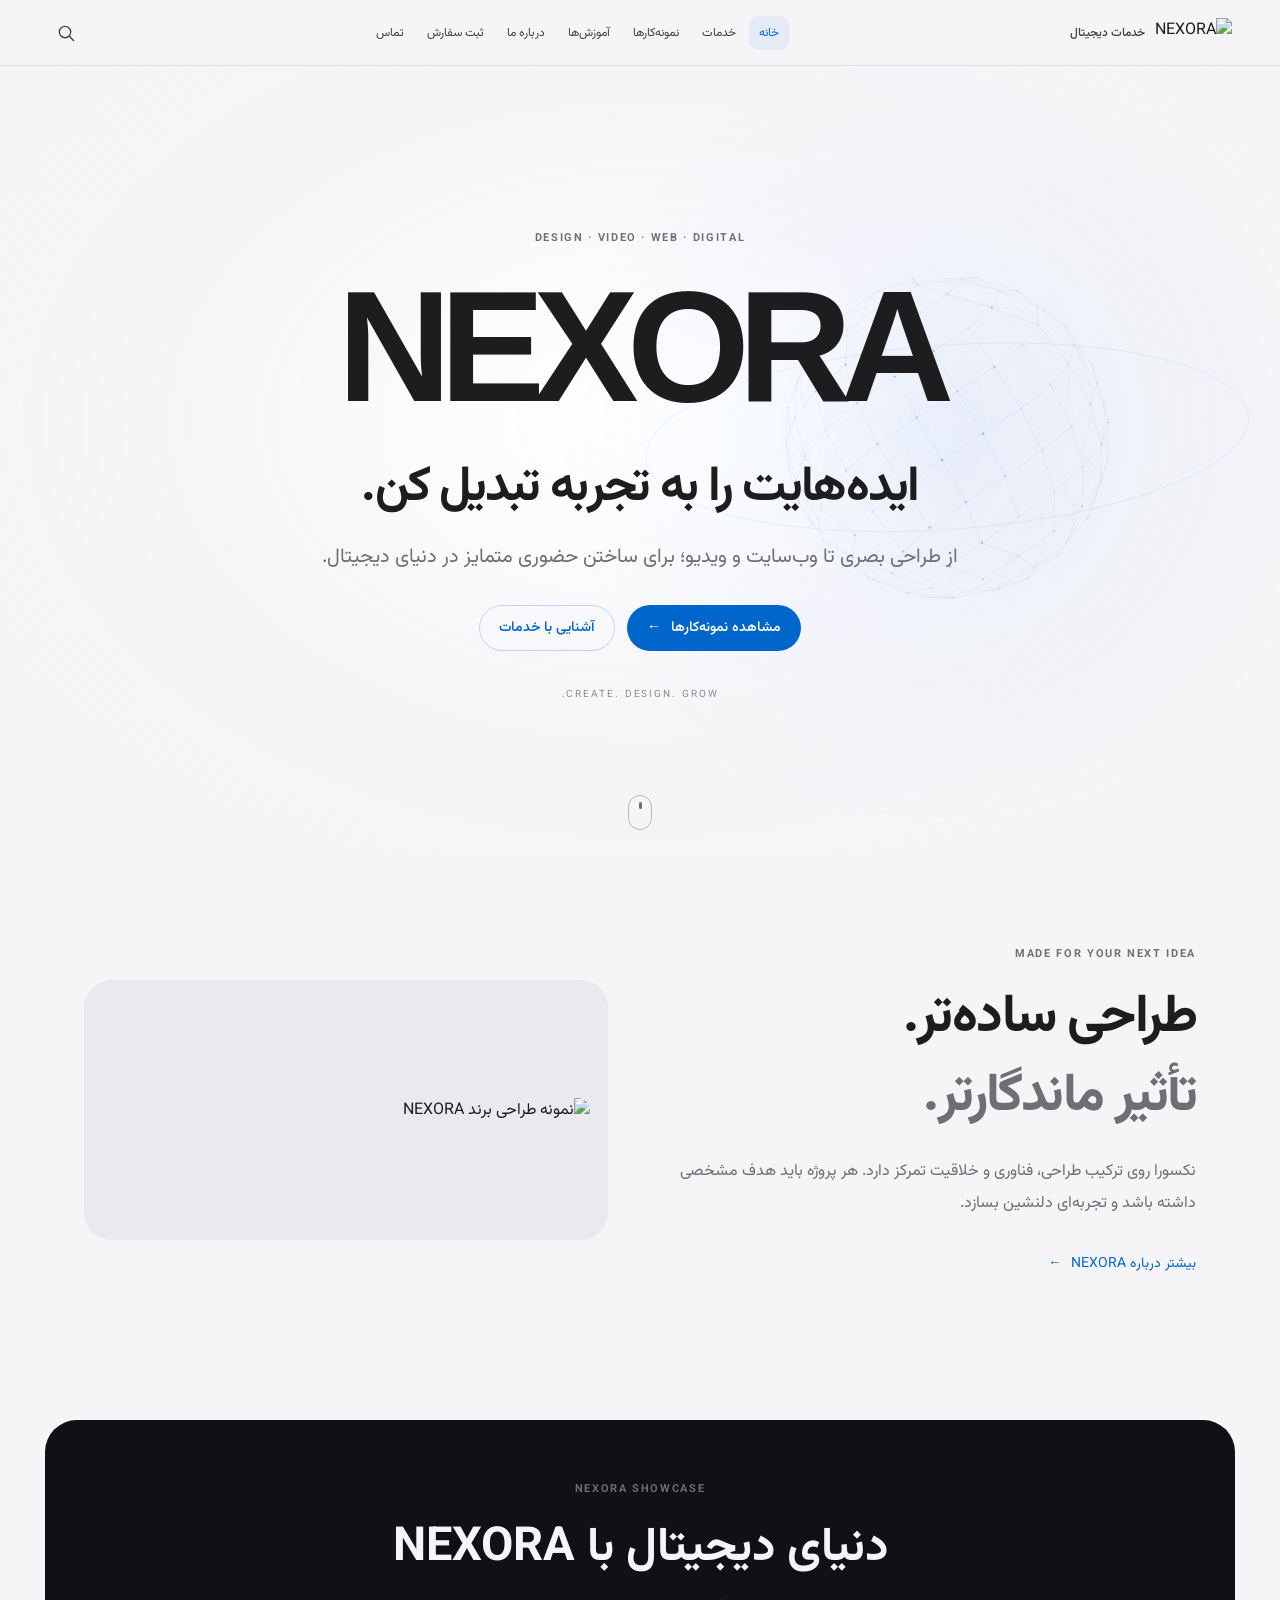
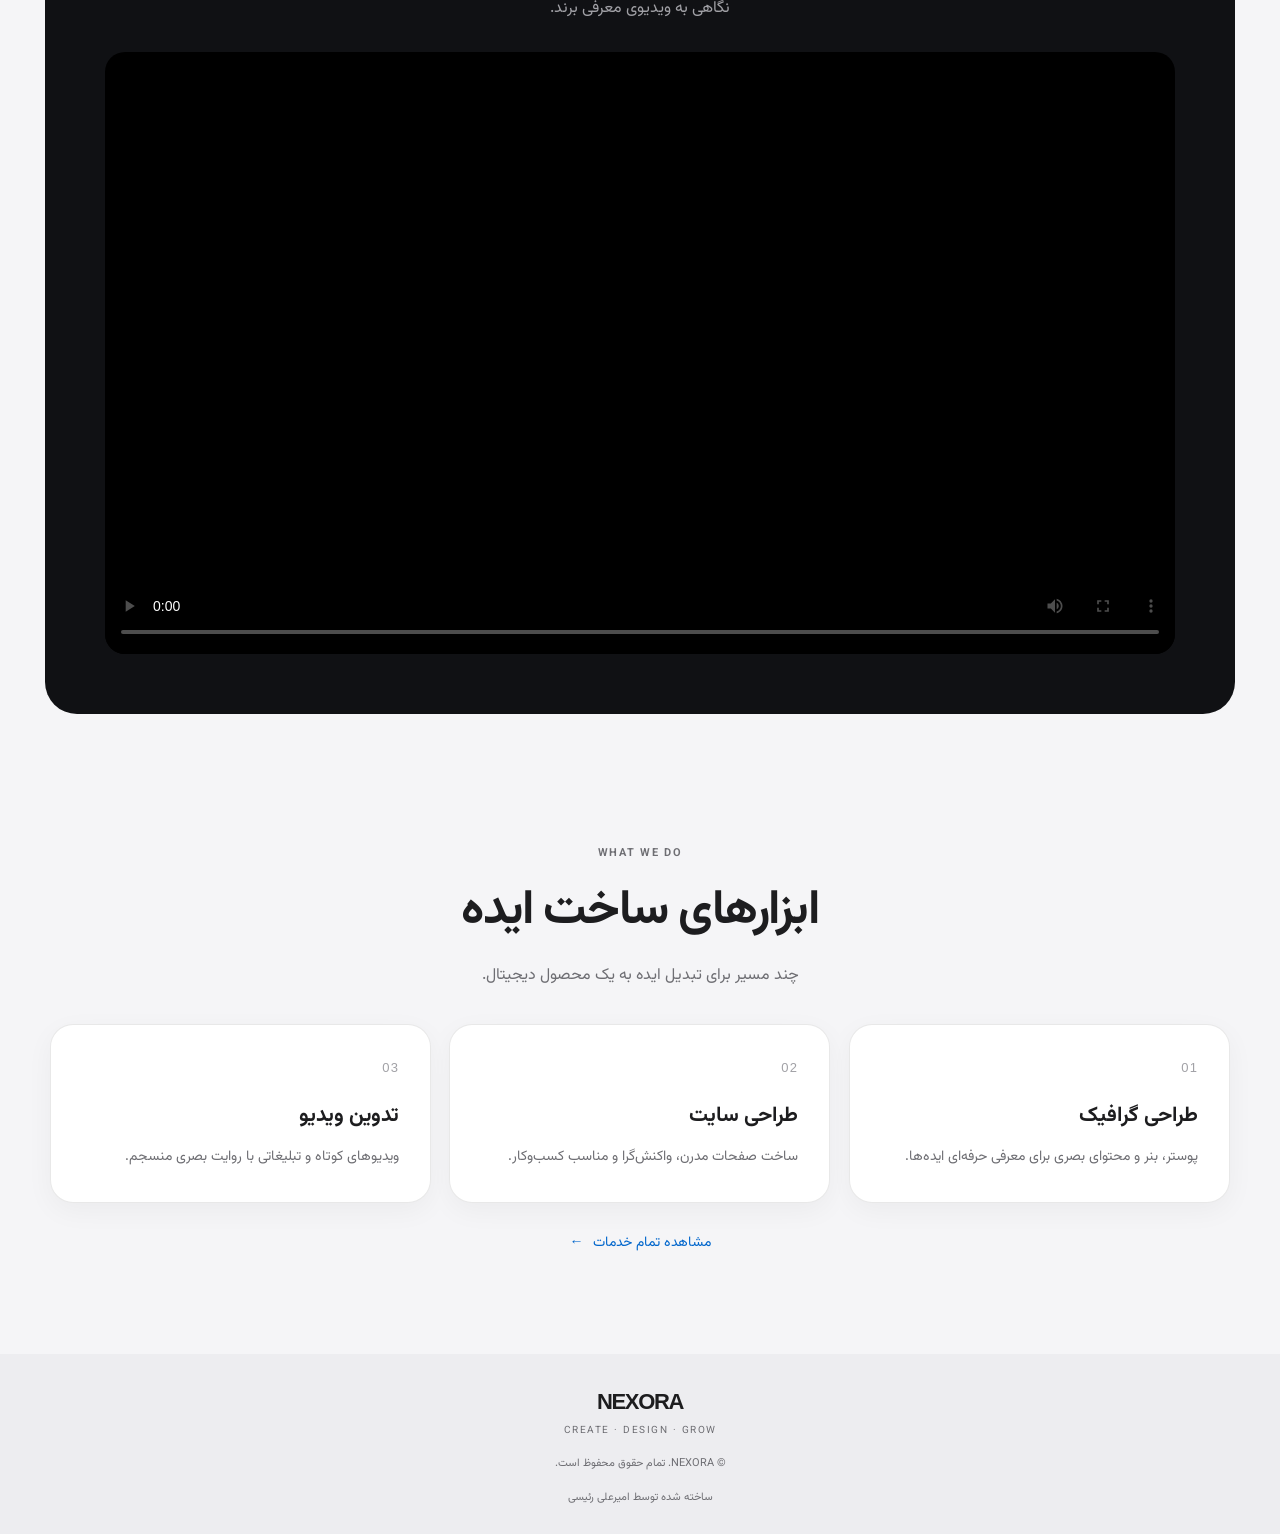
==== index.html @ 7ee80adb "Migrate NEXORA website source files" ====
<!DOCTYPE html>
<html lang="fa" dir="rtl">
<head>
    <meta charset="UTF-8">
    <meta name="viewport" content="width=device-width, initial-scale=1">

    <title>NEXORA | خدمات دیجیتال</title>

    <meta name="description" content="NEXORA؛ طراحی گرافیک، طراحی سایت، تدوین ویدیو، سئو و خدمات دیجیتال.">
    <meta name="theme-color" content="#f5f5f7">
    <meta name="robots" content="index, follow">

    <link rel="canonical" href="https://nexora-studio-hq.github.io/">
    <link rel="icon" href="images/nexora-logo.png" type="image/png">
    <link rel="apple-touch-icon" href="images/nexora-logo.png">

    <link rel="preconnect" href="https://fonts.googleapis.com">
    <link rel="preconnect" href="https://fonts.gstatic.com" crossorigin>
    <link href="https://fonts.googleapis.com/css2?family=Vazirmatn:wght@100..900&display=swap" rel="stylesheet">

    <link rel="stylesheet" href="style.css">
    <link rel="stylesheet" href="nexora-3d.css">
</head>

<body>

<header class="site-header">
    <a class="brand" href="#home" data-page="home" aria-label="صفحه اصلی NEXORA">
        <img src="images/nexora-logo.png" alt="NEXORA">
        <span>خدمات دیجیتال</span>
    </a>

    <nav class="top-nav" id="mainNav" aria-label="منوی اصلی">
        <a class="menu-btn active" href="#home" data-page="home">خانه</a>
        <a class="menu-btn" href="#services" data-page="services">خدمات</a>
        <a class="menu-btn" href="#portfolio" data-page="portfolio">نمونه‌کارها</a>
        <a class="menu-btn" href="#tutorials" data-page="tutorials">آموزش‌ها</a>
        <a class="menu-btn" href="#about" data-page="about">درباره ما</a>
        <a class="menu-btn" href="#order" data-page="order">ثبت سفارش</a>
        <a class="menu-btn" href="#contact" data-page="contact">تماس</a>
    </nav>

    <div class="header-actions">
        <button class="search-button" id="searchBtn" type="button" aria-label="جست‌وجو">
            <svg viewBox="0 0 24 24" aria-hidden="true">
                <circle cx="10.8" cy="10.8" r="6.8"></circle>
                <path d="m16 16 5 5"></path>
            </svg>
        </button>
    </div>
</header>

<section class="search-panel" id="searchPanel" aria-label="جست‌وجو در سایت">
    <div class="search-input-row">
        <input id="siteSearch" type="search" placeholder="جست‌وجو در نمونه‌کارها..." autocomplete="off">
        <button id="searchClose" type="button" aria-label="بستن">×</button>
    </div>
    <div class="search-results" id="searchResults"></div>
</section>

<main id="siteMain">

    <!-- صفحه خانه -->
    <section class="page active-page" id="home">

        <div class="hero-stage">
            <canvas id="nx3d" aria-hidden="true"></canvas>

            <div class="hero-copy">
                <p class="eyebrow">DESIGN · VIDEO · WEB · DIGITAL</p>

                <h1>NEXORA</h1>

                <h2>ایده‌هایت را به تجربه تبدیل کن.</h2>

                <p class="hero-description">
                    از طراحی بصری تا وب‌سایت و ویدیو؛
                    برای ساختن حضوری متمایز در دنیای دیجیتال.
                </p>

                <div class="hero-actions">
                    <a class="button-primary" href="#portfolio" data-page="portfolio">
                        مشاهده نمونه‌کارها
                        <span aria-hidden="true">←</span>
                    </a>

                    <a class="button-secondary" href="#services" data-page="services">
                        آشنایی با خدمات
                    </a>
                </div>

                <p class="hero-caption">CREATE. DESIGN. GROW.</p>
            </div>

            <a class="scroll-indicator" href="#services" data-page="services" aria-label="مشاهده بخش بعدی">
                <span></span>
            </a>
        </div>

        <div class="feature-section">
            <div class="feature-copy">
                <p class="eyebrow">MADE FOR YOUR NEXT IDEA</p>
                <h2>طراحی ساده‌تر.
                    <span>تأثیر ماندگارتر.</span>
                </h2>
                <p>
                    نکسورا روی ترکیب طراحی، فناوری و خلاقیت تمرکز دارد.
                    هر پروژه باید هدف مشخصی داشته باشد و تجربه‌ای دلنشین بسازد.
                </p>

                <a class="text-link" href="#about" data-page="about">
                    بیشتر درباره NEXORA
                    <span aria-hidden="true">←</span>
                </a>
            </div>

            <div class="feature-visual">
                <img src="images/nexora-poster.png" alt="نمونه طراحی برند NEXORA" loading="lazy">
            </div>
        </div>

        <section class="video-section">
            <p class="eyebrow">NEXORA SHOWCASE</p>
            <h2>دنیای دیجیتال با NEXORA</h2>
            <p>نگاهی به ویدیوی معرفی برند.</p>

            <video class="main-video" controls playsinline preload="metadata" poster="images/nexora-poster.png">
                <source src="videos/nexora.mp4" type="video/mp4">
                مرورگر شما از پخش ویدیو پشتیبانی نمی‌کند.
            </video>
        </section>

        <section class="home-services">
            <div class="section-heading">
                <p class="eyebrow">WHAT WE DO</p>
                <h2>ابزارهای ساخت ایده</h2>
                <p>چند مسیر برای تبدیل ایده به یک محصول دیجیتال.</p>
            </div>

            <div class="service-grid">
                <article class="service-card">
                    <span class="service-number">01</span>
                    <h3>طراحی گرافیک</h3>
                    <p>پوستر، بنر و محتوای بصری برای معرفی حرفه‌ای ایده‌ها.</p>
                </article>

                <article class="service-card">
                    <span class="service-number">02</span>
                    <h3>طراحی سایت</h3>
                    <p>ساخت صفحات مدرن، واکنش‌گرا و مناسب کسب‌وکار.</p>
                </article>

                <article class="service-card">
                    <span class="service-number">03</span>
                    <h3>تدوین ویدیو</h3>
                    <p>ویدیوهای کوتاه و تبلیغاتی با روایت بصری منسجم.</p>
                </article>
            </div>

            <a class="text-link centered-link" href="#services" data-page="services">
                مشاهده تمام خدمات
                <span aria-hidden="true">←</span>
            </a>
        </section>
    </section>

    <!-- صفحه خدمات -->
    <section class="page" id="services">
        <div class="page-heading">
            <p class="eyebrow">OUR SERVICES</p>
            <h1>خدمات NEXORA</h1>
            <p>خدمات دیجیتال برای ساخت و رشد ایده‌های شما.</p>
        </div>

        <div class="service-grid full-service-grid">
            <article class="service-card">
                <span class="service-number">01</span>
                <h2>طراحی گرافیک</h2>
                <p>طراحی پوستر، پست شبکه‌های اجتماعی، بنر و محتوای بصری.</p>
            </article>

            <article class="service-card">
                <span class="service-number">02</span>
                <h2>طراحی سایت</h2>
                <p>ساخت سایت‌های مدرن، واکنش‌گرا و مناسب معرفی کسب‌وکار.</p>
            </article>

            <article class="service-card">
                <span class="service-number">03</span>
                <h2>تدوین ویدیو</h2>
                <p>تدوین ویدیوهای کوتاه برای تبلیغات و شبکه‌های اجتماعی.</p>
            </article>

            <article class="service-card">
                <span class="service-number">04</span>
                <h2>بهینه‌سازی SEO</h2>
                <p>بهبود ساختار محتوا و اصول اولیه بهینه‌سازی برای موتورهای جست‌وجو.</p>
            </article>

            <article class="service-card">
                <span class="service-number">05</span>
                <h2>خدمات هوش مصنوعی</h2>
                <p>ایده‌پردازی، کمک به تولید محتوا و استفاده خلاقانه از ابزارهای AI.</p>
            </article>
        </div>

        <div class="simple-cta">
            <h2>ایده‌ای برای ساخت داری؟</h2>
            <p>جزئیات پروژه‌ات را بفرست تا مسیر شروع مشخص شود.</p>
            <a class="button-primary" href="#order" data-page="order">ثبت سفارش</a>
        </div>
    </section>

    <!-- صفحه نمونه‌کارها -->
    <section class="page" id="portfolio">
        <div class="page-heading">
            <p class="eyebrow">SELECTED PROJECTS</p>
            <h1>نمونه‌کارها</h1>
            <p>مجموعه‌ای از طراحی‌ها، ویدیوها و تمرین‌های دیجیتال نکسورا.</p>
        </div>

        <div class="notice">
            نمونه‌های مربوط به برندهای دیگر، پروژه‌های تمرینی یا مفهومی هستند
            و به معنی همکاری رسمی با آن برندها نیستند.
        </div>

        <div class="portfolio-grid" id="portfolioGrid" aria-live="polite">
            <p class="loading-message">در حال بارگذاری نمونه‌کارها...</p>
        </div>
    </section>

    <!-- صفحه آموزش‌ها -->
    <section class="page" id="tutorials">
        <div class="page-heading">
            <p class="eyebrow">LEARN AND CREATE</p>
            <h1>آموزش‌ها</h1>
            <p>یادگیری قدم‌به‌قدم ابزارهای موردنیاز برای ساخت پروژه دیجیتال.</p>
        </div>

        <div class="tutorial-list">
            <details class="tutorial-card">
                <summary>آموزش طراحی با Canva</summary>
                <ol>
                    <li>انتخاب اندازه مناسب طراحی</li>
                    <li>انتخاب تصویر و پس‌زمینه</li>
                    <li>ترکیب رنگ‌ها و ایجاد سلسله‌مراتب بصری</li>
                    <li>انتخاب فونت خوانا</li>
                    <li>ساخت و خروجی گرفتن از طرح</li>
                </ol>
            </details>

            <details class="tutorial-card">
                <summary>آموزش تدوین با CapCut</summary>
                <ol>
                    <li>وارد کردن ویدیو</li>
                    <li>برش قسمت‌های اضافی</li>
                    <li>تنظیم صدا و موسیقی</li>
                    <li>استفاده متعادل از افکت و انتقال</li>
                    <li>گرفتن خروجی مناسب پلتفرم مقصد</li>
                </ol>
            </details>

            <details class="tutorial-card">
                <summary>آموزش ابزارهای هوش مصنوعی</summary>
                <ol>
                    <li>تبدیل ایده به توضیح دقیق</li>
                    <li>نوشتن دستور روشن و مشخص</li>
                    <li>بررسی خروجی و اصلاح اشکالات</li>
                    <li>استفاده از خروجی در پروژه‌های واقعی</li>
                </ol>
            </details>
        </div>
    </section>

    <!-- صفحه درباره ما -->
    <section class="page" id="about">
        <div class="page-heading">
            <p class="eyebrow">ABOUT NEXORA</p>
            <h1>سادگی، خلاقیت و فناوری</h1>
            <p>NEXORA یک برند دیجیتال در مسیر یادگیری و ساخت تجربه‌های مدرن است.</p>
        </div>

        <div class="about-panel">
            <div>
                <p class="eyebrow">OUR APPROACH</p>
                <h2>هر جزئیات باید دلیلی داشته باشد.</h2>
            </div>
            <div>
                <p>
                    نکسورا روی طراحی گرافیک، طراحی سایت، تدوین ویدیو،
                    بهینه‌سازی SEO و ابزارهای هوش مصنوعی تمرکز دارد.
                </p>
                <p>
                    هدف این پروژه، ساخت تجربه‌های دیجیتال کاربردی با ظاهر مرتب،
                    عملکرد مناسب و توجه به جزئیات است.
                </p>
                <p>
                    تعدادی از نمونه‌کارها آموزشی و مفهومی هستند و برای تمرین
                    طراحی و توسعه ساخته شده‌اند.
                </p>
            </div>
        </div>
    </section>

    <!-- صفحه ثبت سفارش -->
    <section class="page" id="order">
        <div class="page-heading">
            <p class="eyebrow">START A PROJECT</p>
            <h1>بیایید ایده‌ات را بسازیم.</h1>
            <p>مشخصات اولیه را وارد کن تا متن آماده سفارش ساخته شود.</p>
        </div>

        <div class="order-panel">
            <form id="orderForm">
                <label for="orderService">خدمت موردنظر</label>
                <select id="orderService" name="service" required>
                    <option value="طراحی گرافیک">طراحی گرافیک</option>
                    <option value="طراحی سایت">طراحی سایت</option>
                    <option value="تدوین ویدیو">تدوین ویدیو</option>
                    <option value="بهینه‌سازی SEO">بهینه‌سازی SEO</option>
                    <option value="خدمات هوش مصنوعی">خدمات هوش مصنوعی</option>
                </select>

                <label for="orderName">نام شما (اختیاری)</label>
                <input id="orderName" name="name" type="text" autocomplete="name" placeholder="نام">

                <label for="orderDescription">توضیح پروژه</label>
                <textarea id="orderDescription" name="description" rows="5" required placeholder="مثلاً: یک پوستر تبلیغاتی با رنگ‌بندی آبی و مشکی..."></textarea>

                <label for="orderPreview">متن سفارش</label>
                <textarea id="orderPreview" rows="6" readonly placeholder="متن سفارش پس از تکمیل اطلاعات اینجا نمایش داده می‌شود."></textarea>

                <button class="button-primary" type="submit">آماده‌سازی سفارش</button>
                <p id="orderStatus" class="form-status" role="status"></p>
            </form>
        </div>

        <div class="price-panel">
            <h2>خدمات و قیمت‌های تقریبی</h2>
            <p>قیمت نهایی به جزئیات پروژه بستگی دارد.</p>

            <div class="price-row">
                <span>طراحی گرافیک</span>
                <strong>۵۰ تا ۳۰۰ هزار تومان</strong>
            </div>
            <div class="price-row">
                <span>طراحی سایت ساده</span>
                <strong>توافقی</strong>
            </div>
            <div class="price-row">
                <span>تدوین ویدیو کوتاه</span>
                <strong>۲۰۰ تا ۵۰۰ هزار تومان</strong>
            </div>
            <div class="price-row">
                <span>خدمات SEO</span>
                <strong>توافقی</strong>
            </div>
            <div class="price-row">
                <span>خدمات هوش مصنوعی</span>
                <strong>توافقی</strong>
            </div>
        </div>
    </section>

    <!-- صفحه تماس -->
    <section class="page" id="contact">
        <div class="page-heading">
            <p class="eyebrow">GET IN TOUCH</p>
            <h1>در ارتباط باشیم.</h1>
            
        </div>

        <div class="contact-grid"><article class="contact-card">
                <h2>کانال تلگرام</h2>
                <p>اخبار، آموزش‌ها و نمونه‌کارهای جدید NEXORA.</p>
                <a data-link="telegram" href="#" target="_blank" rel="noopener">عضویت در کانال</a>
            </article>

            <article class="contact-card">
                <h2>بات تلگرام</h2>
                <p>دستیار هوشمند NEXORA برای پاسخ و ثبت سفارش.</p>
                <a data-link="telegramBot" href="#" target="_blank" rel="noopener">شروع گفتگو با بات</a>
            </article>

            <article class="contact-card">
                <h2>یوتیوب</h2>
                <p>ویدیوهای آموزشی طراحی، تبلیغات و تدوین.</p>
                <a data-link="youtube" href="#" target="_blank" rel="noopener">مشاهده کانال</a>
            </article></div>
    </section>

</main>

<footer class="site-footer">
    <a class="footer-brand" href="#home" data-page="home">NEXORA</a>
    <p>CREATE · DESIGN · GROW</p>
    <small>© NEXORA. تمام حقوق محفوظ است.</small>
    <small class="made-by">ساخته شده توسط امیرعلی رئیسی</small>
</footer>

<button id="toTop" class="to-top" type="button" aria-label="بازگشت به بالا">↑</button>

<script src="data.js"></script>
<script src="nexora-enhancements.js" defer></script>
<script src="nexora-3d-full.js" defer></script>

</body>
</html>
---- style.css ----
/* =====================================================
   NEXORA — MAIN STYLESHEET
   Apple-inspired, minimal, responsive design
===================================================== */

:root {
    --bg: #f5f5f7;
    --surface: #ffffff;
    --text: #1d1d1f;
    --muted: #6e6e73;
    --blue: #06c;
    --border: rgba(0, 0, 0, 0.09);
    --shadow: 0 8px 28px rgba(0, 0, 0, 0.045);
    --shadow-hover: 0 18px 45px rgba(0, 0, 0, 0.09);
    --radius: 24px;
    font-family: "Vazirmatn", -apple-system, BlinkMacSystemFont, "Segoe UI", Tahoma, sans-serif;
}

* {
    box-sizing: border-box;
}

html {
    scroll-behavior: smooth;
    background: var(--bg);
    color-scheme: light;
}

body {
    margin: 0;
    min-width: 320px;
    overflow-x: hidden;
    color: var(--text);
    background: var(--bg);
    font-family: "Vazirmatn", -apple-system, BlinkMacSystemFont, "Segoe UI", Tahoma, sans-serif;
    -webkit-font-smoothing: antialiased;
}

button,
input,
select,
textarea {
    font: inherit;
}

button,
a {
    -webkit-tap-highlight-color: transparent;
}

a {
    color: var(--blue);
}

img,
video {
    max-width: 100%;
}

/* HEADER */

.site-header {
    position: fixed;
    inset: 0 0 auto;
    z-index: 2000;

    min-height: 66px;
    display: grid;
    grid-template-columns: auto minmax(0, 1fr) auto;
    align-items: center;
    gap: 20px;

    padding: 0 clamp(16px, 4vw, 48px);

    background: rgba(245, 245, 247, 0.88);
    border-bottom: 1px solid var(--border);

    backdrop-filter: saturate(180%) blur(22px);
    -webkit-backdrop-filter: saturate(180%) blur(22px);
}

.brand {
    display: inline-flex;
    align-items: center;
    gap: 10px;
    min-width: max-content;

    color: var(--text);
    text-decoration: none;
}

.brand img {
    display: block;
    width: auto;
    height: 30px;
    object-fit: contain;
}

.brand span {
    color: #424245;
    font-size: 12px;
    font-weight: 500;
}

.top-nav {
    display: flex;
    align-items: center;
    justify-content: center;
    gap: 3px;
    min-width: 0;
}

.menu-btn {
    display: inline-flex;
    justify-content: center;
    align-items: center;

    min-height: 34px;
    padding: 7px 10px;

    color: #424245;
    background: transparent;
    border: 0;
    border-radius: 9px;

    font-size: 12px;
    text-decoration: none;
    white-space: nowrap;

    transition: color .2s ease, background .2s ease;
}

.menu-btn:hover {
    color: var(--text);
    background: rgba(0, 0, 0, .05);
}

.menu-btn.active {
    color: var(--blue);
    background: rgba(0, 102, 204, .07);
}

.header-actions {
    display: flex;
    align-items: center;
    justify-content: flex-end;
}

.search-button {
    display: inline-flex;
    align-items: center;
    justify-content: center;

    width: 36px;
    height: 36px;

    padding: 8px;
    color: #424245;
    background: transparent;

    border: 0;
    border-radius: 50%;
    cursor: pointer;

    transition: background .2s ease;
}

.search-button:hover {
    background: rgba(0, 0, 0, .06);
}

.search-button svg {
    width: 20px;
    height: 20px;
    fill: none;
    stroke: currentColor;
    stroke-width: 1.7;
    stroke-linecap: round;
}

/* SEARCH */

.search-panel {
    position: fixed;
    top: 77px;
    right: 20px;
    z-index: 3000;

    display: none;
    width: min(470px, calc(100vw - 40px));
    max-height: min(75vh, 600px);
    overflow-y: auto;

    padding: 15px;

    background: rgba(255, 255, 255, .97);
    border: 1px solid var(--border);
    border-radius: 18px;
    box-shadow: var(--shadow-hover);

    backdrop-filter: blur(18px);
}

.search-panel.open {
    display: block;
    animation: fade-up .22s ease both;
}

.search-input-row {
    display: flex;
    align-items: center;
    gap: 8px;
}

.search-input-row input {
    flex: 1;
    min-width: 0;

    padding: 11px 13px;

    color: var(--text);
    background: #f5f5f7;

    border: 1px solid transparent;
    border-radius: 11px;
    outline: none;
}

.search-input-row input:focus {
    border-color: rgba(0, 102, 204, .45);
}

.search-input-row button {
    width: 35px;
    height: 35px;

    color: var(--muted);
    background: transparent;
    border: 0;

    font-size: 26px;
    cursor: pointer;
}

.search-results {
    display: grid;
    gap: 4px;
    margin-top: 10px;
}

.search-result-item {
    display: flex;
    align-items: center;
    gap: 12px;

    padding: 10px;
    color: var(--text);
    text-decoration: none;

    border-radius: 11px;
}

.search-result-item:hover {
    background: #f5f5f7;
}

.search-result-item img {
    width: 56px;
    height: 48px;
    object-fit: cover;
    border-radius: 8px;
    background: #e8e8ed;
}

.search-result-copy {
    display: grid;
    gap: 3px;
}

.search-result-copy small {
    color: var(--muted);
}

.search-empty {
    padding: 15px 8px;
    color: var(--muted);
    font-size: 14px;
}

/* MAIN AND PAGE SWITCHING */

main {
    min-height: 70vh;
    padding-top: 66px;
}

.page {
    display: none;
    width: 100%;
    min-height: 65vh;
}

.page.active-page {
    display: block;
    animation: fade-up .4s ease both;
}

@keyframes fade-up {
    from {
        opacity: 0;
        transform: translateY(10px);
    }

    to {
        opacity: 1;
        transform: translateY(0);
    }
}

/* TYPOGRAPHY */

.eyebrow {
    margin: 0 0 14px;
    color: var(--muted);
    font-size: 11px;
    font-weight: 650;
    letter-spacing: .15em;
    line-height: 1.8;
}

.page-heading {
    max-width: 850px;
    margin: 0 auto 40px;
    padding: 72px 24px 0;
    text-align: center;
}

.page-heading h1 {
    margin: 0 0 14px;
    color: var(--text);
    font-size: clamp(35px, 6vw, 66px);
    font-weight: 750;
    letter-spacing: -.035em;
    line-height: 1.25;
}

.page-heading p:not(.eyebrow) {
    max-width: 690px;
    margin: 0 auto;
    color: var(--muted);
    font-size: clamp(15px, 1.6vw, 20px);
    line-height: 2;
}

.section-heading {
    max-width: 760px;
    margin: 0 auto 32px;
    padding: 0 20px;
    text-align: center;
}

.section-heading h2 {
    margin: 0 0 12px;
    font-size: clamp(28px, 4.5vw, 48px);
    line-height: 1.4;
    letter-spacing: -.025em;
}

.section-heading p:not(.eyebrow) {
    color: var(--muted);
    line-height: 1.9;
}

/* HERO */

.hero-stage {
    position: relative;
    isolation: isolate;

    min-height: min(790px, calc(100svh - 66px));
    display: grid;
    place-items: center;

    padding: 95px 22px 76px;
    overflow: hidden;
    background:
        radial-gradient(ellipse at 50% 45%, rgba(255, 255, 255, .95), rgba(245, 245, 247, .88) 55%, #f5f5f7 100%);
}

.hero-copy {
    position: relative;
    z-index: 2;

    width: min(900px, 100%);
    margin: 0 auto;

    text-align: center;
}

.hero-copy .eyebrow {
    margin-bottom: 20px;
}

.hero-copy h1 {
    margin: 0;
    color: #1d1d1f;

    font-family: -apple-system, BlinkMacSystemFont, "Segoe UI", sans-serif;
    font-size: clamp(65px, 14vw, 158px);
    font-weight: 800;
    letter-spacing: -.075em;
    line-height: .98;
}

.hero-copy h2 {
    max-width: 820px;
    margin: 28px auto 10px;

    color: #1d1d1f;
    font-size: clamp(27px, 4.2vw, 49px);
    font-weight: 700;
    letter-spacing: -.035em;
    line-height: 1.5;
}

.hero-description {
    max-width: 650px;
    margin: 12px auto 0;

    color: var(--muted);
    font-size: clamp(15px, 1.65vw, 20px);
    line-height: 2;
}

.hero-actions {
    display: flex;
    justify-content: center;
    align-items: center;
    flex-wrap: wrap;
    gap: 12px;
    margin-top: 28px;
}

.hero-caption {
    margin-top: 36px;
    color: #8a8a90;
    font-size: 10px;
    letter-spacing: .19em;
}

.scroll-indicator {
    position: absolute;
    bottom: 26px;
    left: 50%;
    z-index: 2;

    display: grid;
    place-items: start center;

    width: 24px;
    height: 35px;
    padding-top: 6px;

    border: 1px solid rgba(29, 29, 31, .28);
    border-radius: 20px;
    transform: translateX(-50%);
}

.scroll-indicator span {
    width: 3px;
    height: 7px;

    background: #6e6e73;
    border-radius: 5px;

    animation: scroll-dot 1.7s ease-in-out infinite;
}

@keyframes scroll-dot {
    0% { transform: translateY(0); opacity: 0; }
    30% { opacity: 1; }
    75% { transform: translateY(12px); opacity: 1; }
    100% { transform: translateY(16px); opacity: 0; }
}

/* BUTTONS */

.button-primary,
.button-secondary {
    display: inline-flex;
    align-items: center;
    justify-content: center;
    gap: 10px;

    min-height: 43px;
    padding: 11px 19px;

    border: 1px solid transparent;
    border-radius: 999px;

    font-size: 14px;
    font-weight: 550;
    text-decoration: none;

    cursor: pointer;

    transition:
        background .2s ease,
        color .2s ease,
        border-color .2s ease,
        transform .2s ease;
}

.button-primary {
    color: #fff;
    background: var(--blue);
}

.button-primary:hover {
    background: #0052aa;
    transform: translateY(-1px);
}

.button-secondary {
    color: var(--blue);
    background: transparent;
    border-color: rgba(0, 102, 204, .25);
}

.button-secondary:hover {
    background: rgba(0, 102, 204, .06);
}

.button-primary:focus-visible,
.button-secondary:focus-visible,
.menu-btn:focus-visible,
.text-link:focus-visible {
    outline: 3px solid rgba(0, 102, 204, .3);
    outline-offset: 3px;
}

/* FEATURE SECTION */

.feature-section {
    display: grid;
    grid-template-columns: minmax(0, 1fr) minmax(0, 1fr);
    align-items: center;
    gap: clamp(28px, 5vw, 75px);

    max-width: 1240px;
    margin: 25px auto 80px;
    padding: clamp(25px, 5vw, 65px);
}

.feature-copy h2 {
    margin: 0 0 18px;
    font-size: clamp(30px, 4.5vw, 53px);
    font-weight: 750;
    letter-spacing: -.03em;
    line-height: 1.5;
}

.feature-copy h2 span {
    display: block;
    color: var(--muted);
}

.feature-copy > p:not(.eyebrow) {
    color: var(--muted);
    line-height: 2;
}

.feature-visual {
    display: grid;
    place-items: center;

    min-height: 260px;
    padding: 18px;

    background: #e9e9ee;
    border-radius: 28px;
    overflow: hidden;
}

.feature-visual img {
    display: block;
    width: 100%;
    max-height: 460px;
    object-fit: contain;
    border-radius: 14px;
}

.text-link {
    display: inline-flex;
    align-items: center;
    gap: 9px;

    margin-top: 17px;
    color: var(--blue);
    font-size: 14px;
    text-decoration: none;
}

.text-link:hover {
    text-decoration: underline;
}

.centered-link {
    display: flex;
    width: fit-content;
    margin: 30px auto 0;
}

/* VIDEO SHOWCASE */

.video-section {
    max-width: 1190px;
    margin: 0 auto 95px;
    padding: clamp(25px, 5vw, 60px);

    color: #f5f5f7;
    background: #101114;
    border-radius: 32px;
    text-align: center;
}

.video-section h2 {
    margin: 0 0 10px;
    font-size: clamp(28px, 4.5vw, 47px);
    line-height: 1.5;
}

.video-section > p:not(.eyebrow) {
    margin: 0 0 28px;
    color: #a1a1a6;
    line-height: 1.9;
}

.main-video {
    display: block;
    width: 100%;
    max-height: 660px;
    aspect-ratio: 16 / 9;
    margin: 0 auto;

    object-fit: contain;
    background: #000;
    border: 0;
    border-radius: 20px;
}

/* SECTIONS AND CARDS */

.home-services {
    max-width: 1240px;
    margin: 0 auto;
    padding: 35px 30px 100px;
}

.service-grid {
    display: grid;
    grid-template-columns: repeat(3, minmax(0, 1fr));
    gap: 18px;
}

.full-service-grid {
    max-width: 1240px;
    margin: 0 auto;
    padding: 0 24px 90px;
}

.service-card,
.contact-card {
    min-width: 0;
    padding: clamp(22px, 3vw, 31px);

    color: var(--text);
    background: #fff;

    border: 1px solid var(--border);
    border-radius: 23px;
    box-shadow: var(--shadow);

    transition:
        box-shadow .28s ease,
        border-color .28s ease,
        transform .28s ease;
}

.service-card:hover,
.contact-card:hover {
    border-color: rgba(0, 102, 204, .2);
    box-shadow: var(--shadow-hover);
    transform: translateY(-3px);
}

.service-number {
    display: inline-block;
    margin-bottom: 24px;
    color: #a1a1a6;
    font-family: -apple-system, BlinkMacSystemFont, sans-serif;
    font-size: 13px;
    letter-spacing: .1em;
}

.service-card h2,
.service-card h3,
.contact-card h2 {
    margin: 0 0 10px;
    font-size: 21px;
    line-height: 1.6;
}

.service-card p,
.contact-card p {
    margin: 0;
    color: var(--muted);
    font-size: 14px;
    line-height: 2;
}

.simple-cta {
    max-width: 850px;
    margin: 0 auto 90px;
    padding: 40px 24px;
    text-align: center;
}

.simple-cta h2 {
    margin: 0 0 12px;
    font-size: clamp(27px, 4vw, 43px);
}

.simple-cta p {
    margin-bottom: 24px;
    color: var(--muted);
    line-height: 1.9;
}

/* PORTFOLIO */

.notice {
    max-width: 1160px;
    margin: 0 auto 26px;
    padding: 14px 18px;

    color: #6e5b21;
    background: #fff8dc;

    border: 1px solid rgba(160, 120, 0, .12);
    border-radius: 13px;

    font-size: 13px;
    line-height: 1.9;
}

.portfolio-grid {
    display: grid;
    grid-template-columns: repeat(3, minmax(0, 1fr));
    gap: 22px;

    width: calc(100% - 48px);
    max-width: 1160px;
    min-height: 100px;

    margin: 0 auto 90px;
}

.p-card {
    display: block;
    align-self: stretch;
    min-width: 0;

    padding: 0 0 20px;
    overflow: hidden;

    color: var(--text);
    background: #fff;

    border: 1px solid var(--border);
    border-radius: 23px;
    box-shadow: var(--shadow);

    text-decoration: none;

    transition:
        border-color .28s ease,
        box-shadow .28s ease,
        transform .28s ease;
}

.p-card:hover {
    border-color: rgba(0, 102, 204, .23);
    box-shadow: var(--shadow-hover);
    transform: translateY(-4px);
}

.p-card img,
.p-card video {
    display: block;
    width: 100%;
    aspect-ratio: 4 / 3;
    object-fit: cover;
    background: #e8e8ed;
    border: 0;
}

.p-card h2 {
    margin: 17px 19px 4px;
    color: var(--text);
    font-size: 20px;
    font-weight: 650;
    line-height: 1.6;
}

.p-card p {
    margin: 0 19px;
    color: var(--muted);
    font-size: 14px;
    line-height: 1.8;
}

.loading-message,
.empty-state {
    grid-column: 1 / -1;
    padding: 25px;
    color: var(--muted);
    background: #fff;
    border: 1px solid var(--border);
    border-radius: 17px;
}

.image-fallback {
    display: grid;
    place-items: center;
    aspect-ratio: 4 / 3;
    padding: 20px;
    color: var(--muted);
    background: #f0f0f4;
    text-align: center;
}

/* TUTORIALS */

.tutorial-list {
    width: calc(100% - 48px);
    max-width: 900px;
    margin: 0 auto 100px;
}

.tutorial-card {
    margin: 12px 0;
    padding: 19px 22px;

    color: var(--text);
    background: #fff;

    border: 1px solid var(--border);
    border-radius: 16px;
}

.tutorial-card summary {
    cursor: pointer;
    font-weight: 650;
    line-height: 1.9;
}

.tutorial-card ol {
    margin: 18px 0 4px;
    color: var(--muted);
    line-height: 2.2;
}

/* ABOUT */

.about-panel {
    display: grid;
    grid-template-columns: minmax(0, .9fr) minmax(0, 1fr);
    gap: 40px;

    width: calc(100% - 48px);
    max-width: 1100px;
    margin: 0 auto 100px;
    padding: clamp(25px, 5vw, 55px);

    background: #fff;
    border: 1px solid var(--border);
    border-radius: 28px;
    box-shadow: var(--shadow);
}

.about-panel h2 {
    margin: 0;
    font-size: clamp(25px, 3.5vw, 40px);
    line-height: 1.7;
}

.about-panel p:not(.eyebrow) {
    color: var(--muted);
    line-height: 2.1;
}

/* ORDER */

.order-panel,
.price-panel {
    width: calc(100% - 48px);
    max-width: 850px;
    margin: 0 auto 24px;
    padding: clamp(22px, 4vw, 40px);

    background: #fff;
    border: 1px solid var(--border);
    border-radius: 24px;
    box-shadow: var(--shadow);
}

.order-panel form {
    display: grid;
    gap: 10px;
}

.order-panel label {
    margin-top: 8px;
    color: var(--text);
    font-size: 14px;
    font-weight: 550;
}

.order-panel input,
.order-panel select,
.order-panel textarea {
    width: 100%;
    padding: 12px 14px;

    color: var(--text);
    background: #f5f5f7;

    border: 1px solid transparent;
    border-radius: 11px;

    outline: none;
}

.order-panel textarea {
    resize: vertical;
    line-height: 1.9;
}

.order-panel input:focus,
.order-panel select:focus,
.order-panel textarea:focus {
    border-color: rgba(0, 102, 204, .45);
    background: #fff;
}

.order-panel textarea[readonly] {
    color: #424245;
    background: #f5f5f7;
}

.order-panel button {
    justify-self: start;
    margin-top: 14px;
}

.form-status {
    min-height: 24px;
    margin: 0;
    color: var(--muted);
    font-size: 13px;
    line-height: 1.8;
}

.price-panel h2 {
    margin-top: 0;
    font-size: 24px;
}

.price-panel > p {
    color: var(--muted);
    line-height: 1.8;
}

.price-row {
    display: flex;
    align-items: flex-start;
    justify-content: space-between;
    gap: 18px;

    padding: 16px 0;
    border-bottom: 1px solid var(--border);
}

.price-row:last-child {
    border-bottom: 0;
}

.price-row span {
    color: var(--text);
}

.price-row strong {
    color: var(--muted);
    font-size: 13px;
    text-align: left;
}

/* CONTACT */

.contact-grid {
    display: grid;
    grid-template-columns: repeat(2, minmax(0, 1fr));
    gap: 18px;

    width: calc(100% - 48px);
    max-width: 950px;
    margin: 0 auto 100px;
}

.contact-card a {
    display: inline-flex;
    margin-top: 18px;
    text-decoration: none;
}

.contact-card a:hover {
    text-decoration: underline;
}

/* FOOTER */

.site-footer {
    display: grid;
    justify-items: center;
    gap: 8px;

    padding: 35px 20px 28px;

    color: var(--muted);
    background: #ededf0;

    text-align: center;
}

.footer-brand {
    color: var(--text);
    font-family: -apple-system, BlinkMacSystemFont, "Segoe UI", sans-serif;
    font-size: 22px;
    font-weight: 800;
    letter-spacing: -.06em;
    text-decoration: none;
}

.site-footer p {
    margin: 0;
    font-size: 10px;
    letter-spacing: .15em;
}

.site-footer small {
    margin-top: 9px;
    font-size: 11px;
}

/* TO TOP */

.to-top {
    position: fixed;
    right: 22px;
    bottom: 22px;
    z-index: 1800;

    display: grid;
    place-items: center;

    width: 43px;
    height: 43px;

    color: #fff;
    background: var(--blue);

    border: 0;
    border-radius: 50%;
    box-shadow: var(--shadow);

    font-size: 22px;
    cursor: pointer;

    opacity: 0;
    visibility: hidden;
    transform: translateY(8px);

    transition:
        opacity .2s ease,
        visibility .2s ease,
        transform .2s ease;
}

.to-top.show {
    opacity: 1;
    visibility: visible;
    transform: translateY(0);
}

/* PORTFOLIO DETAILS */

.detail-page {
    min-height: calc(100vh - 66px);
    padding: 66px 0 0;
}

.detail {
    width: calc(100% - 40px);
    max-width: 1060px;
    margin: 0 auto;
    padding: 50px 0 90px;
}

.detail-media {
    display: block;
    width: 100%;
    max-height: 710px;
    margin: 0 auto 25px;

    object-fit: contain;
    background: #fff;

    border: 1px solid var(--border);
    border-radius: 25px;
    box-shadow: var(--shadow);
}

.detail h1 {
    margin: 20px 0 10px;
    font-size: clamp(32px, 5vw, 60px);
    line-height: 1.4;
}

.detail .chip {
    display: inline-flex;
    padding: 6px 12px;
    color: var(--blue);
    background: rgba(0, 102, 204, .07);
    border-radius: 999px;
    font-size: 13px;
}

.detail .desc {
    max-width: 850px;
    color: var(--muted);
    font-size: 16px;
    line-height: 2.2;
}

.detail-actions {
    display: grid;
    grid-template-columns: repeat(2, minmax(0, 1fr));
    gap: 18px;
    margin-top: 35px;
}

.detail-actions .service-card {
    padding: 25px;
}

.detail-back {
    margin-bottom: 25px;
}

/* PROGRESS */

#nx-scroll-progress {
    position: fixed;
    top: 0;
    left: 0;
    z-index: 5000;

    width: 100%;
    height: 2px;

    background: var(--blue);
    transform: scaleX(0);
    transform-origin: left center;
    pointer-events: none;
}

/* RESPONSIVE */

@media (max-width: 1100px) {
    .site-header {
        gap: 10px;
        padding-inline: 18px;
    }

    .menu-btn {
        padding-inline: 7px;
        font-size: 11px;
    }

    .brand span {
        display: none;
    }

    .service-grid,
    .portfolio-grid {
        grid-template-columns: repeat(2, minmax(0, 1fr));
    }
}

@media (max-width: 760px) {
    .site-header {
        min-height: 108px;
        grid-template-columns: minmax(0, 1fr) auto;
        grid-template-rows: 57px 45px;
        row-gap: 0;
        padding: 0 12px;
    }

    .brand {
        grid-column: 1;
        grid-row: 1;
    }

    .brand span {
        display: inline;
    }

    .header-actions {
        grid-column: 2;
        grid-row: 1;
    }

    .top-nav {
        grid-column: 1 / -1;
        grid-row: 2;

        justify-content: flex-start;
        gap: 3px;

        width: 100%;
        overflow-x: auto;
        overflow-y: hidden;
        scrollbar-width: none;
    }

    .top-nav::-webkit-scrollbar {
        display: none;
    }

    .menu-btn {
        flex: 0 0 auto;
        min-height: 34px;
        padding: 6px 10px;
        font-size: 11px;
    }

    main {
        padding-top: 108px;
    }

    .search-panel {
        top: 116px;
        right: 10px;
        width: calc(100vw - 20px);
    }

    .hero-stage {
        min-height: 680px;
        min-height: min(760px, calc(100svh - 108px));
        padding: 80px 17px 75px;
    }

    .hero-copy h1 {
        font-size: clamp(56px, 17vw, 100px);
    }

    .hero-copy h2 {
        margin-top: 23px;
        font-size: clamp(25px, 7vw, 36px);
    }

    .hero-description {
        font-size: 15px;
    }

    .hero-actions {
        gap: 9px;
    }

    .button-primary,
    .button-secondary {
        min-height: 41px;
        padding: 10px 15px;
        font-size: 13px;
    }

    .feature-section {
        grid-template-columns: 1fr;
        margin-bottom: 55px;
        padding: 25px 20px;
    }

    .feature-visual {
        min-height: 190px;
    }

    .video-section {
        margin: 0 12px 65px;
        padding: 23px 14px;
        border-radius: 23px;
    }

    .main-video {
        border-radius: 14px;
    }

    .home-services {
        padding: 20px 14px 70px;
    }

    .page-heading {
        padding: 50px 18px 0;
        margin-bottom: 32px;
    }

    .page-heading h1 {
        font-size: clamp(32px, 9vw, 49px);
    }

    .service-grid,
    .portfolio-grid,
    .contact-grid,
    .about-panel,
    .detail-actions {
        grid-template-columns: 1fr;
    }

    .full-service-grid {
        padding: 0 15px 65px;
    }

    .portfolio-grid,
    .tutorial-list,
    .about-panel,
    .order-panel,
    .price-panel,
    .contact-grid {
        width: calc(100% - 30px);
    }

    .portfolio-grid {
        gap: 16px;
        margin-bottom: 70px;
    }

    .notice {
        margin-inline: 15px;
    }

    .about-panel {
        gap: 20px;
        margin-bottom: 70px;
    }

    .price-row {
        gap: 10px;
        font-size: 13px;
    }

    .detail {
        width: calc(100% - 30px);
        padding-top: 28px;
    }

    .detail-media {
        border-radius: 17px;
    }

    .site-footer {
        padding-bottom: 24px;
    }
}

@media (prefers-reduced-motion: reduce) {
    html {
        scroll-behavior: auto;
    }

    *,
    *::before,
    *::after {
        animation-duration: .01ms !important;
        animation-iteration-count: 1 !important;
        transition-duration: .01ms !important;
    }
}


/* =====================================================
   NEXORA — APPLE-STYLE SCROLL REVEAL
===================================================== */
.nx-reveal {
    opacity: 0;
    transform: translate3d(0, 34px, 0);
    filter: blur(5px);
    transition:
        opacity 850ms cubic-bezier(.2,.7,.2,1),
        transform 850ms cubic-bezier(.2,.7,.2,1),
        filter 850ms cubic-bezier(.2,.7,.2,1);
    will-change: opacity, transform, filter;
}
.nx-reveal.nx-visible {
    opacity: 1;
    transform: translate3d(0,0,0);
    filter: blur(0);
}
.nx-reveal-delay-1 { transition-delay: 90ms; }
.nx-reveal-delay-2 { transition-delay: 180ms; }
.nx-reveal-delay-3 { transition-delay: 270ms; }
@media (prefers-reduced-motion: reduce) {
    .nx-reveal { opacity: 1; transform: none; filter: none; transition: none; }
}

/* Scroll reveal visibility fix */
.nx-reveal{opacity:0;transform:translateY(26px);filter:blur(3px);transition:opacity .8s ease,transform .8s cubic-bezier(.2,.7,.2,1),filter .8s ease}
.nx-reveal.nx-visible{opacity:1!important;transform:translateY(0)!important;filter:blur(0)!important}
@media(prefers-reduced-motion:reduce){.nx-reveal{opacity:1!important;transform:none!important;filter:none!important;transition:none!important}}

/* Reliable scroll reveal (class names isolated from previous attempts) */
.nx-scroll-item{opacity:0!important;transform:translate3d(0,38px,0)!important;filter:blur(4px);transition:opacity .8s ease var(--nx-delay,0ms),transform .8s cubic-bezier(.2,.7,.2,1) var(--nx-delay,0ms),filter .8s ease var(--nx-delay,0ms)}
.nx-scroll-item.nx-scroll-shown{opacity:1!important;transform:translate3d(0,0,0)!important;filter:blur(0)}
@media(prefers-reduced-motion:reduce){.nx-scroll-item{opacity:1!important;transform:none!important;filter:none!important;transition:none!important}}
---- nexora-3d.css ----
/* =====================================================
   NEXORA — 3D VISUAL LAYER
===================================================== */

.hero-stage {
    isolation: isolate;
}

#nx3d {
    position: absolute;
    inset: 0;
    z-index: 0;

    display: block;
    width: 100%;
    height: 100%;

    opacity: .82;
    pointer-events: none;
}

.hero-copy {
    transform: translateZ(0);
}

.p-card,
.service-card {
    transform-style: preserve-3d;
    will-change: transform;
}

.p-card {
    transition:
        transform .24s ease,
        box-shadow .28s ease,
        border-color .28s ease;
}

.p-card img,
.p-card video {
    transform: translateZ(0);
}

@media (max-width: 760px) {
    #nx3d {
        opacity: .45;
    }

    .p-card,
    .service-card {
        transform: none !important;
        will-change: auto;
    }
}

@media (prefers-reduced-motion: reduce) {
    #nx3d {
        opacity: .3;
    }

    .p-card,
    .service-card {
        transform: none !important;
        will-change: auto;
    }
}
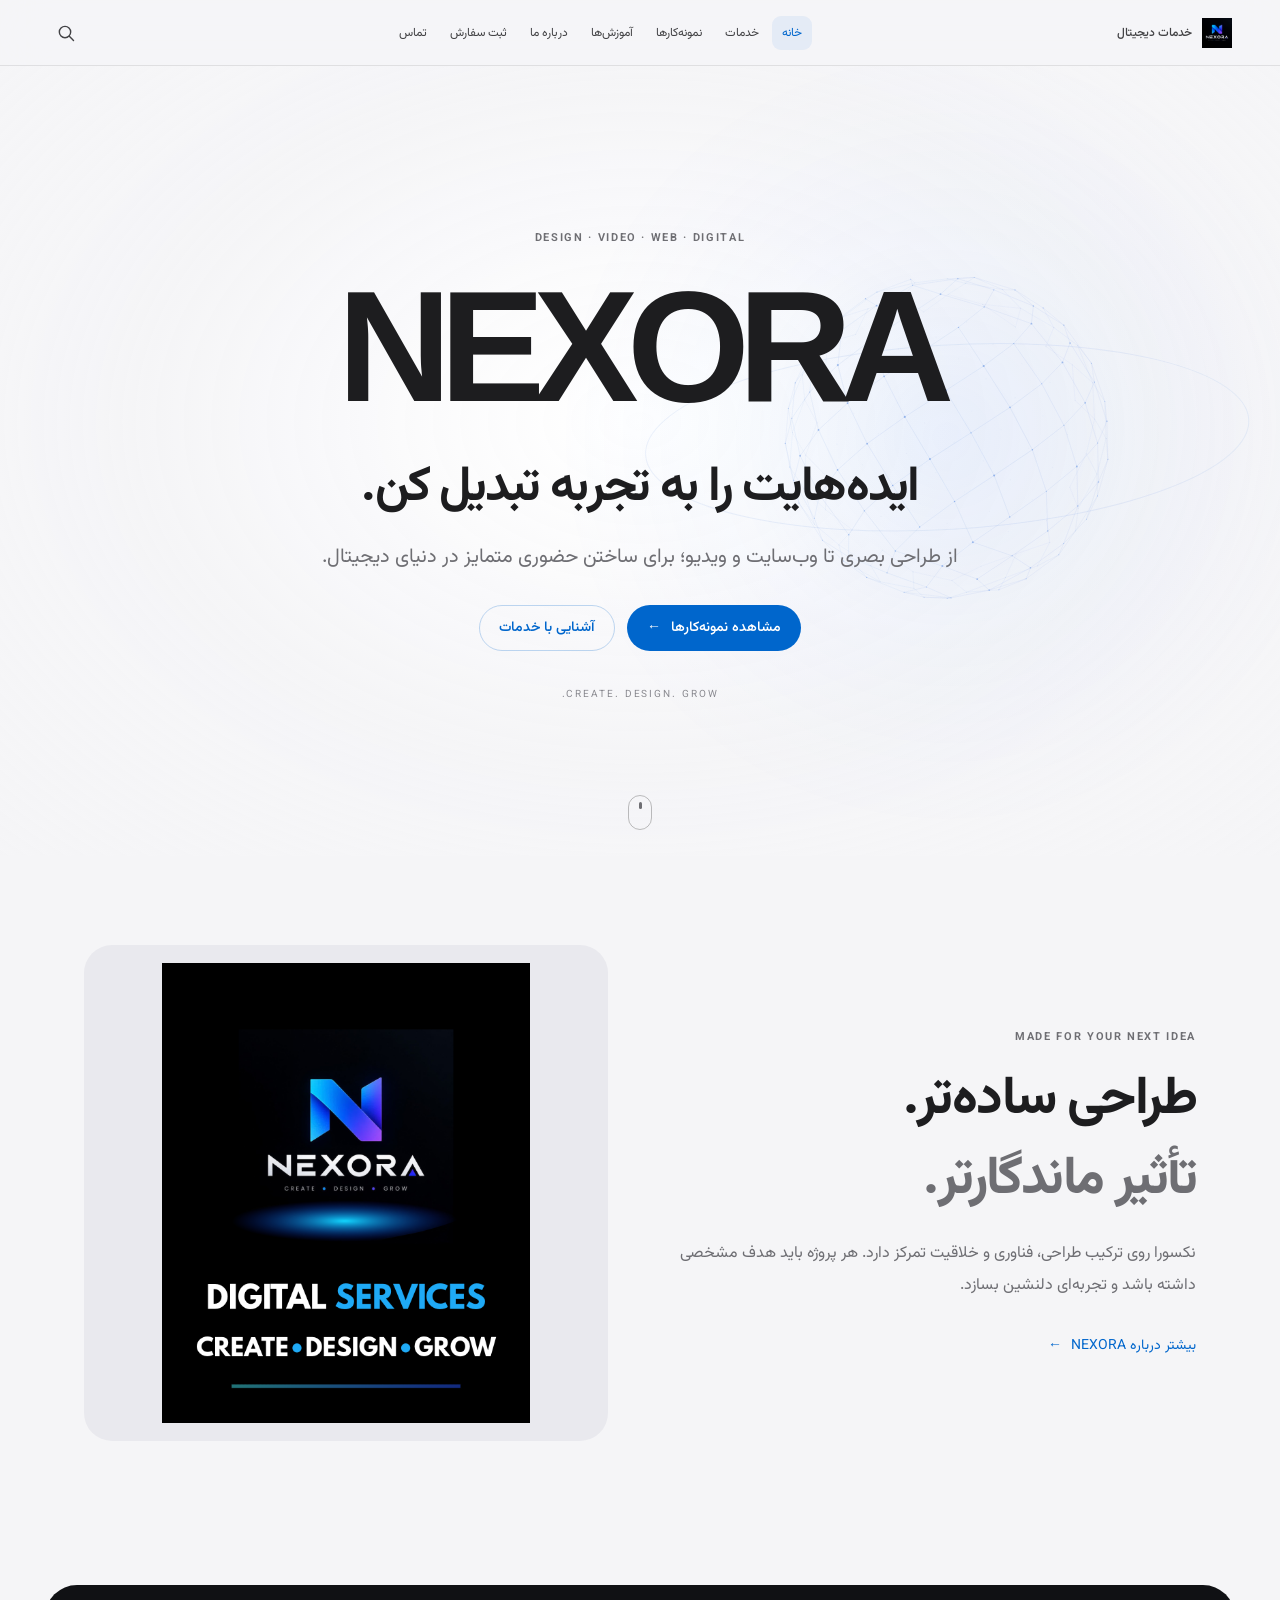
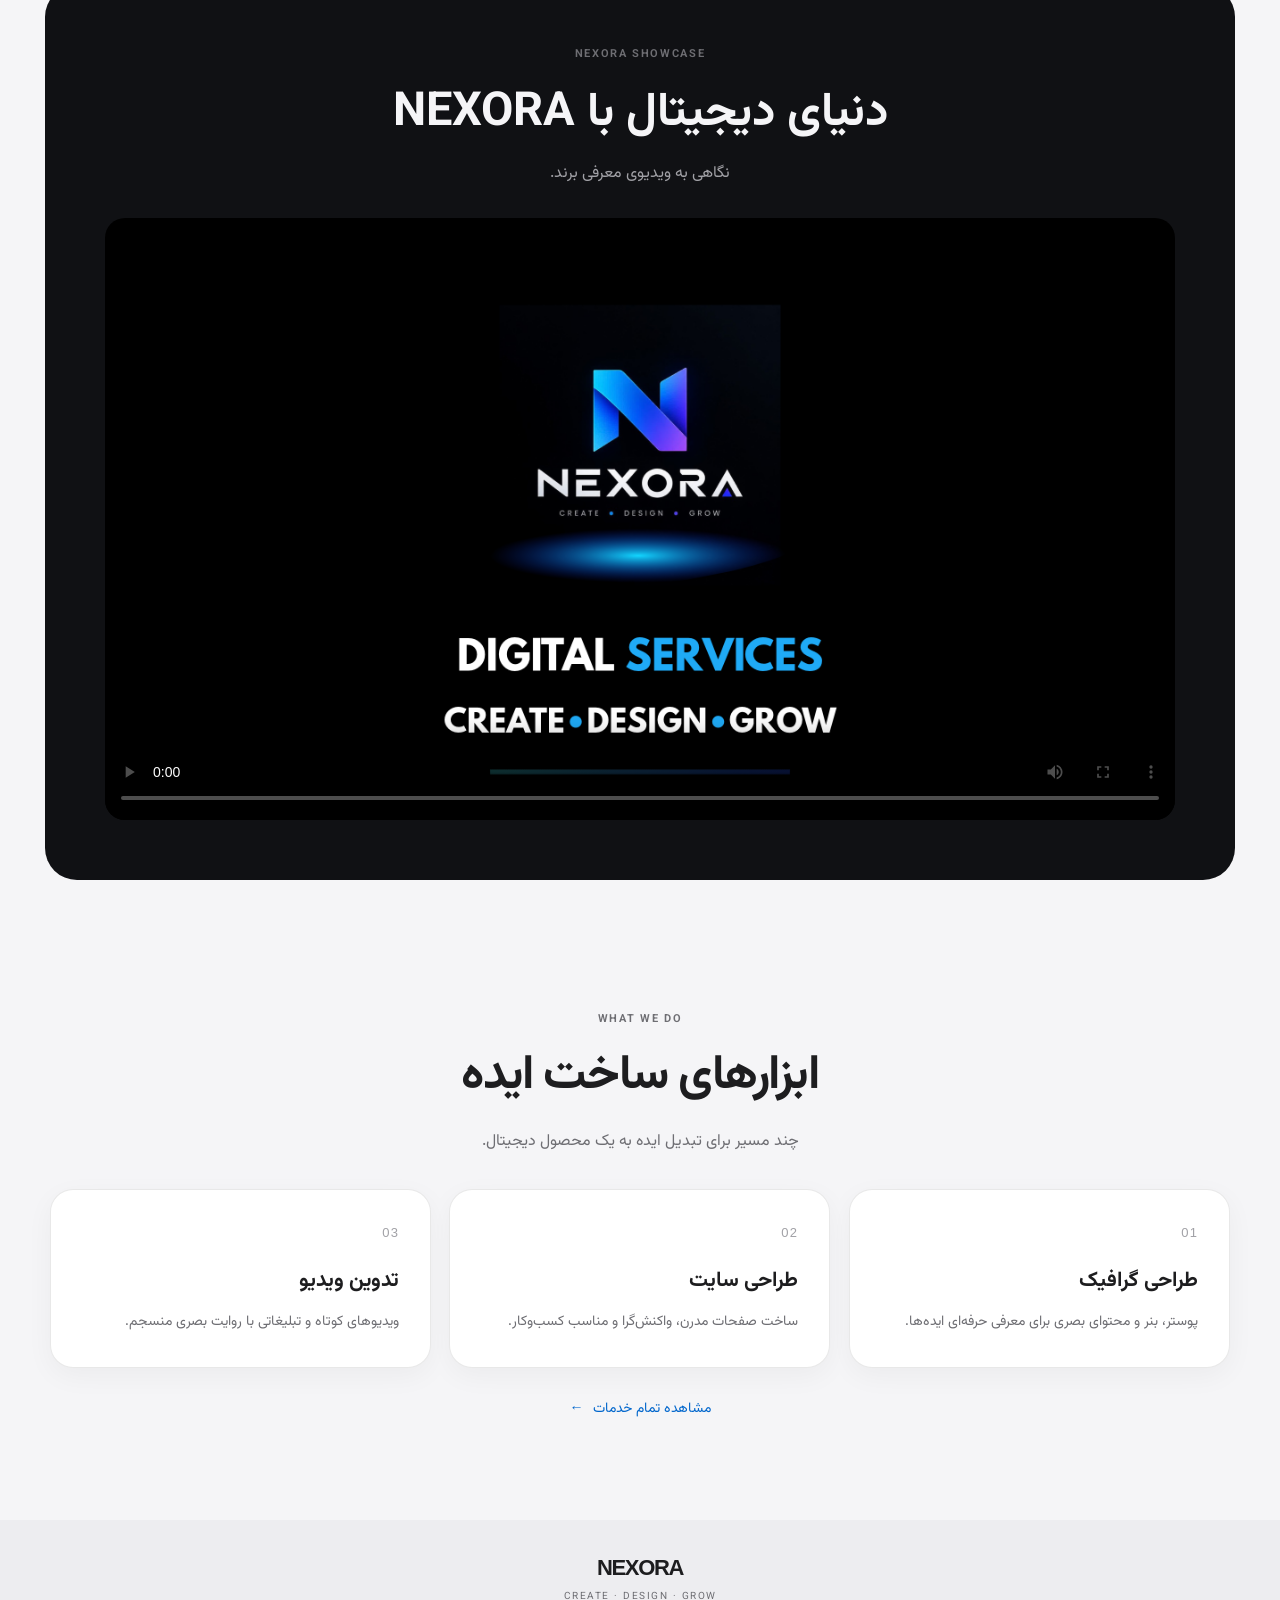
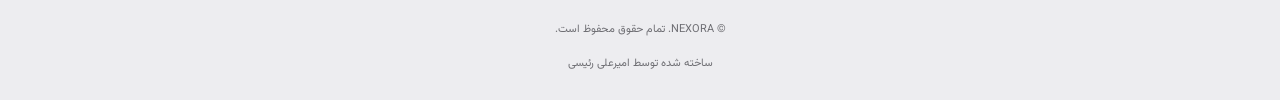
==== commit 4949a67e: "Add Google Search Console site verification meta tag" ====
--- a/index.html
+++ b/index.html
@@ -10,6 +10,7 @@
     <meta name="description" content="NEXORA؛ طراحی گرافیک، طراحی سایت، تدوین ویدیو، سئو و خدمات دیجیتال.">
     <meta name="theme-color" content="#f5f5f7">
     <meta name="robots" content="index, follow">
+    <meta name="google-site-verification" content="-nJFPMULJXAHZ6bZE1NxKNltCcRmu9CExC5oAuJn1ng" />
 
     <link rel="canonical" href="https://nexora-studio-hq.github.io/">
     <link rel="icon" href="images/nexora-logo.png" type="image/png">
--- a/style.css
+++ b/style.css
@@ -1,4 +1,13 @@
 
+/* NEXORA — Vazirmatn Variable Font */
+@font-face {
+    font-family: "Vazirmatn";
+    src: url("fonts/Vazirmatn[wght].woff2") format("woff2");
+    font-weight: 100 900;
+    font-style: normal;
+    font-display: swap;
+}
+
 /* =====================================================
    NEXORA — MAIN STYLESHEET
    Apple-inspired, minimal, responsive design
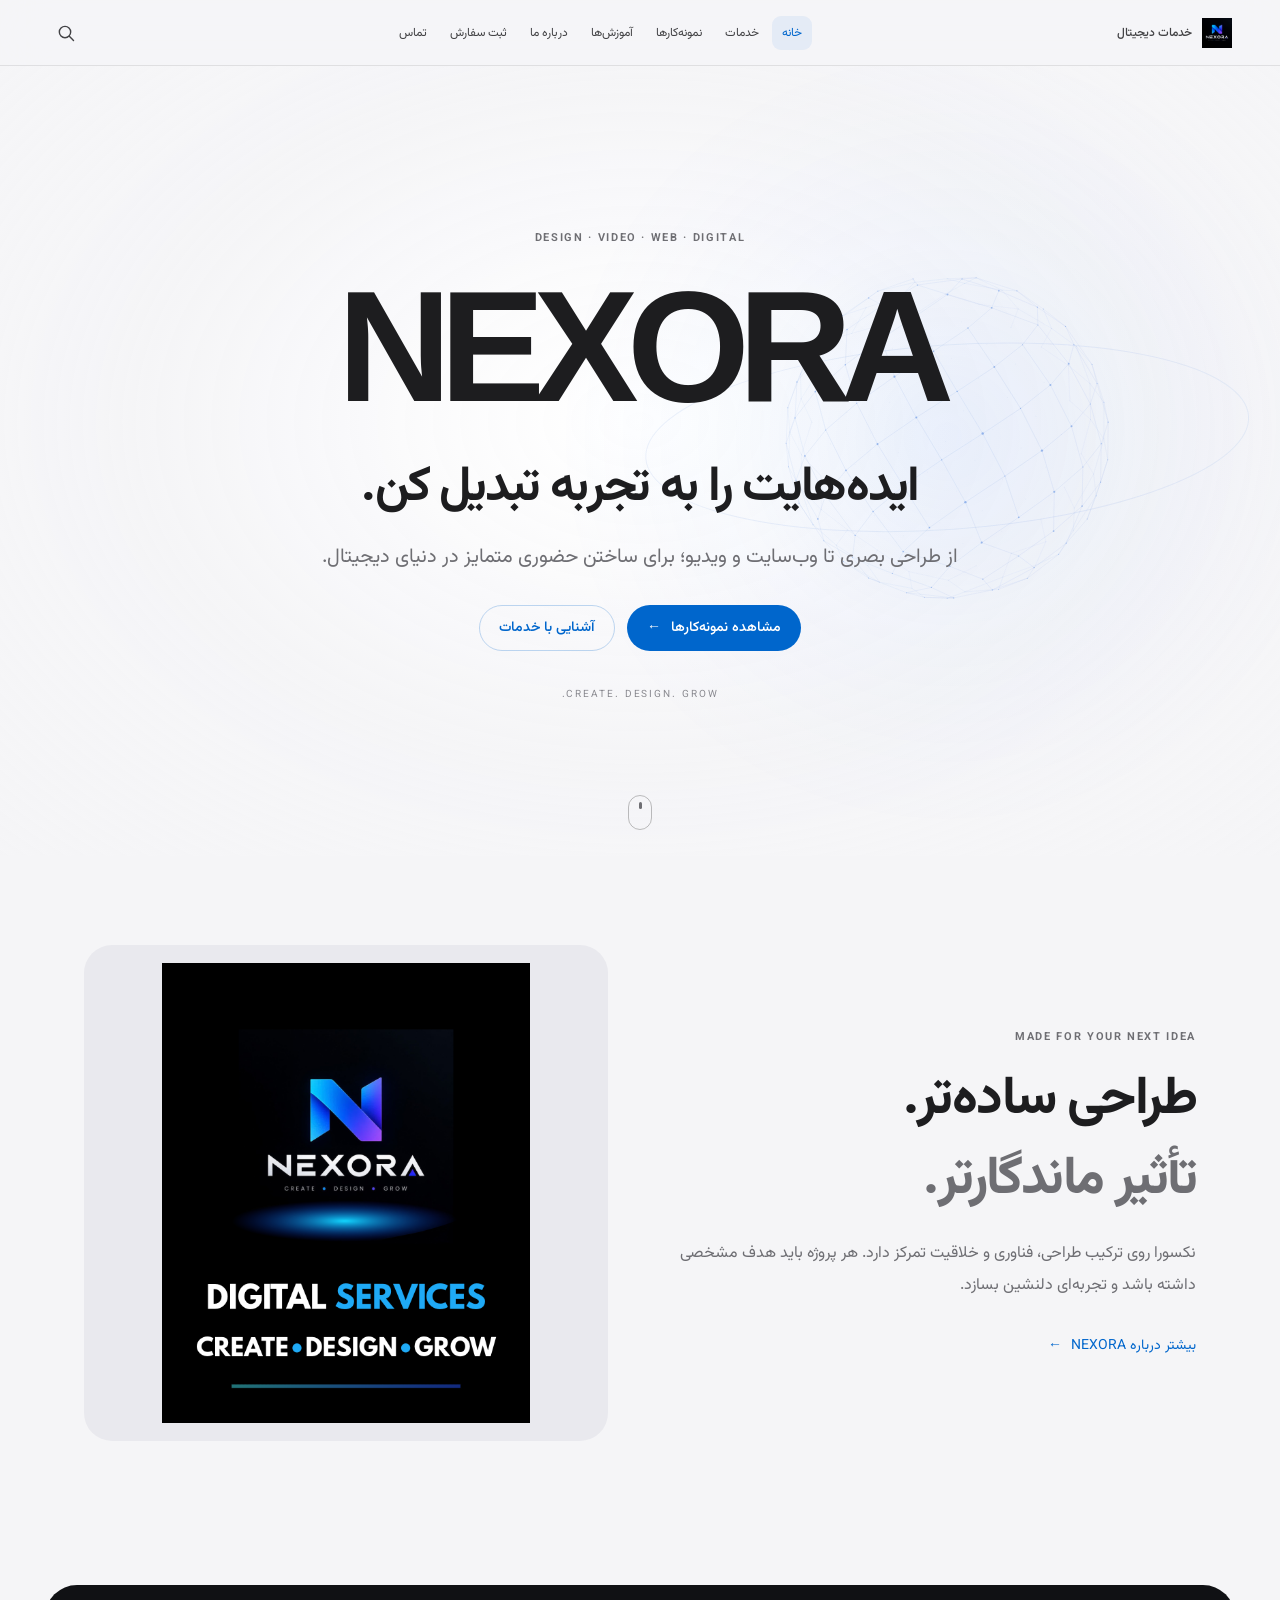
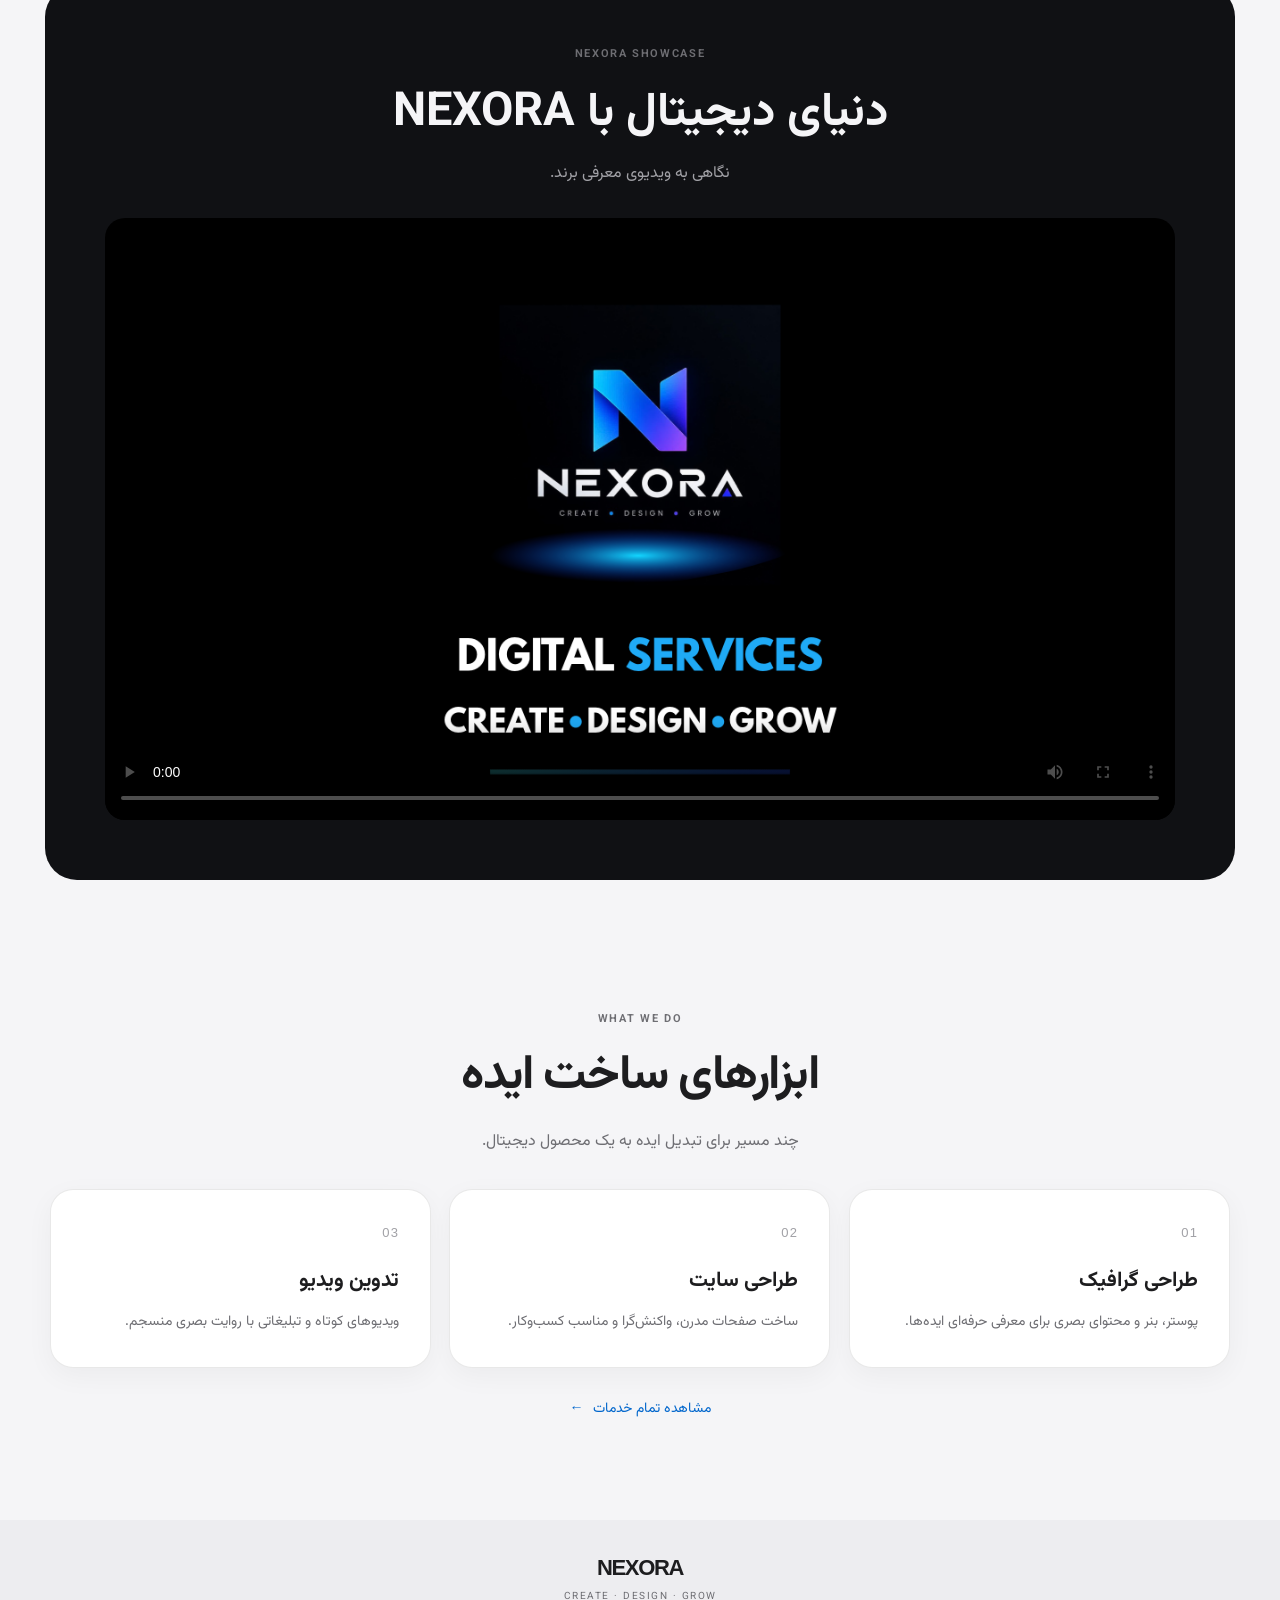
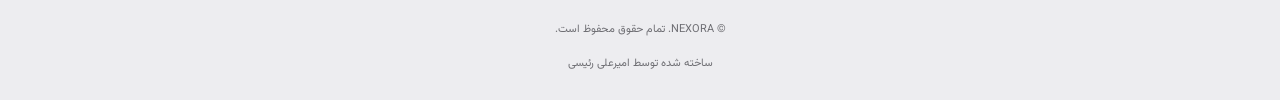
==== commit 842ab54d: "Improve NEXORA homepage SEO metadata" ====
--- a/index.html
+++ b/index.html
@@ -5,12 +5,17 @@
     <meta charset="UTF-8">
     <meta name="viewport" content="width=device-width, initial-scale=1">
 
-    <title>NEXORA | خدمات دیجیتال</title>
-
-    <meta name="description" content="NEXORA؛ طراحی گرافیک، طراحی سایت، تدوین ویدیو، سئو و خدمات دیجیتال.">
+    <title>NEXORA | طراحی گرافیک، طراحی سایت و خدمات دیجیتال</title>
+
+    <meta name="description" content="NEXORA ارائه‌دهنده خدمات طراحی گرافیک، طراحی سایت، تدوین ویدیو، بهینه‌سازی SEO و راهکارهای هوش مصنوعی؛ ایده‌های دیجیتال را به تجربه‌های جذاب تبدیل کنید.">
     <meta name="theme-color" content="#f5f5f7">
     <meta name="robots" content="index, follow">
     <meta name="google-site-verification" content="-nJFPMULJXAHZ6bZE1NxKNltCcRmu9CExC5oAuJn1ng" />
+    <meta property="og:type" content="website">
+    <meta property="og:title" content="NEXORA | خدمات دیجیتال">
+    <meta property="og:description" content="طراحی گرافیک، طراحی سایت، تدوین ویدیو، SEO و خدمات هوش مصنوعی.">
+    <meta property="og:url" content="https://nexora-studio-hq.github.io/">
+    <meta property="og:image" content="https://nexora-studio-hq.github.io/images/nexora-logo.png">
 
     <link rel="canonical" href="https://nexora-studio-hq.github.io/">
     <link rel="icon" href="images/nexora-logo.png" type="image/png">
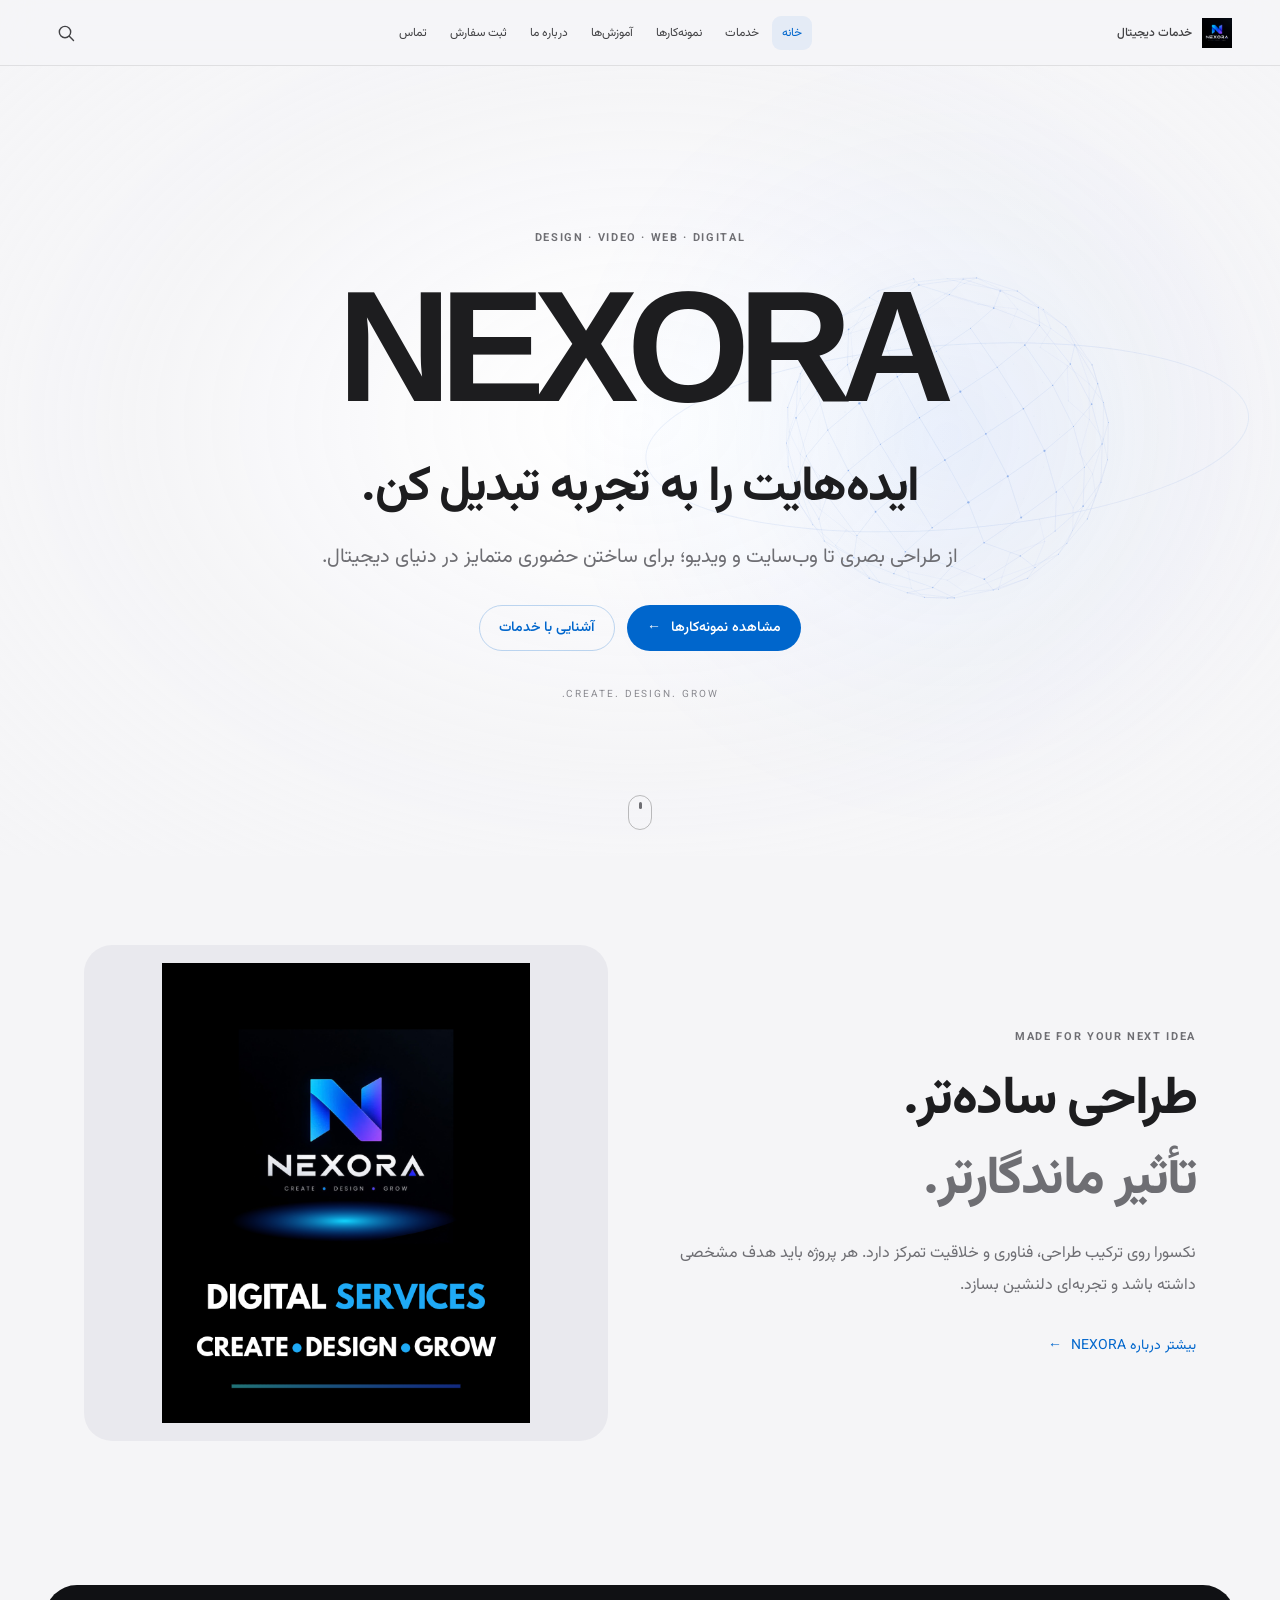
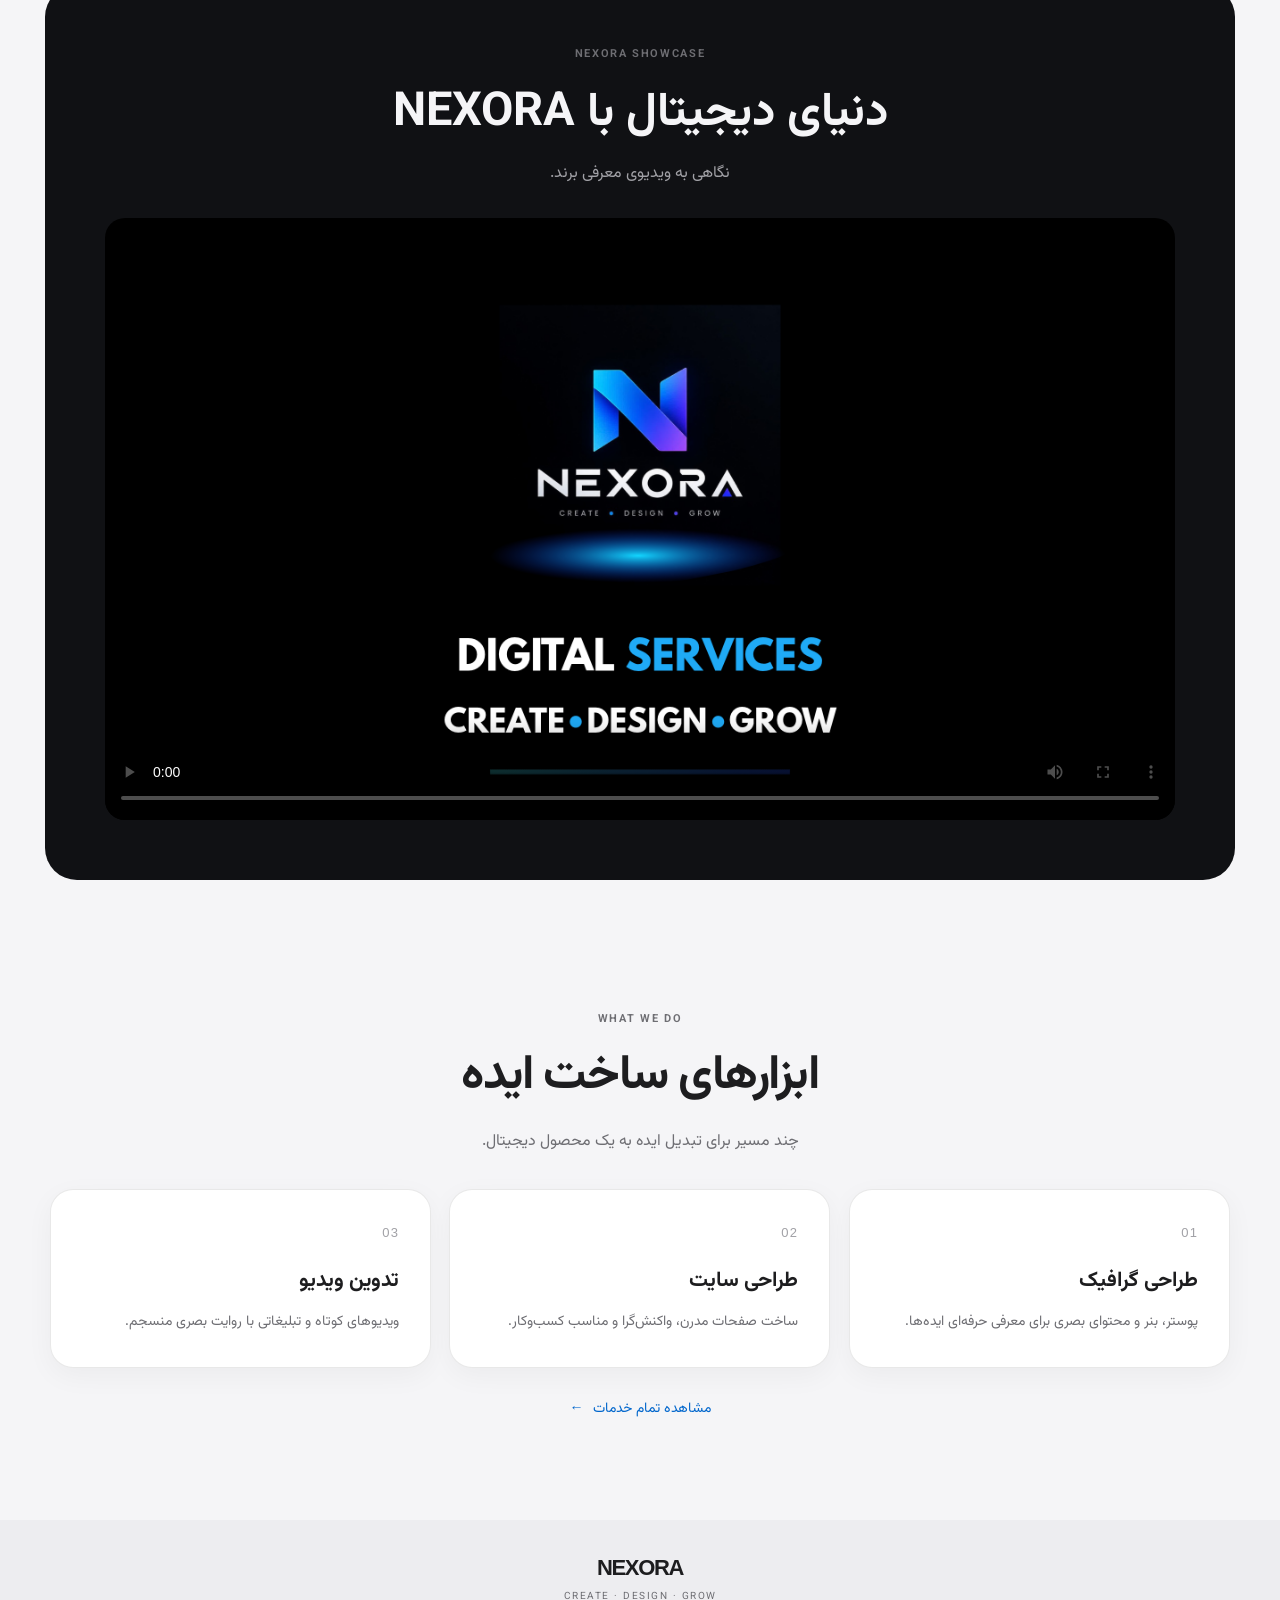
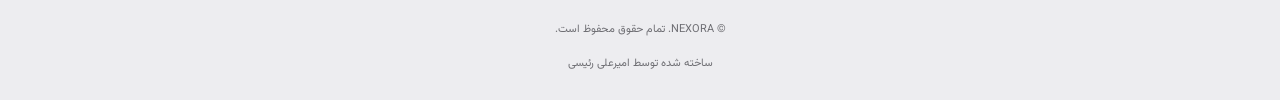
==== commit 57944c8e: "Add website order API form fields" ====
--- a/index.html
+++ b/index.html
@@ -331,13 +331,17 @@
                 <label for="orderName">نام شما (اختیاری)</label>
                 <input id="orderName" name="name" type="text" autocomplete="name" placeholder="نام">
 
+                <label for="orderContact">راه ارتباطی (تلگرام یا ایمیل، اختیاری)</label>
+                <input id="orderContact" name="contact" type="text" autocomplete="off" maxlength="120" placeholder="@username یا ایمیل">
+
                 <label for="orderDescription">توضیح پروژه</label>
                 <textarea id="orderDescription" name="description" rows="5" required placeholder="مثلاً: یک پوستر تبلیغاتی با رنگ‌بندی آبی و مشکی..."></textarea>
 
                 <label for="orderPreview">متن سفارش</label>
                 <textarea id="orderPreview" rows="6" readonly placeholder="متن سفارش پس از تکمیل اطلاعات اینجا نمایش داده می‌شود."></textarea>
 
-                <button class="button-primary" type="submit">آماده‌سازی سفارش</button>
+                <div class="nx-honeypot" aria-hidden="true"><label for="website">این قسمت را خالی بگذارید</label><input id="website" name="website" tabindex="-1" autocomplete="off"></div>
+                <button class="button-primary" type="submit">ارسال درخواست به NEXORA</button>
                 <p id="orderStatus" class="form-status" role="status"></p>
             </form>
         </div>
@@ -411,5 +415,6 @@
 <script src="nexora-enhancements.js" defer></script>
 <script src="nexora-3d-full.js" defer></script>
 
+    <script src="nexora-order-api.js" defer></script>
 </body>
 </html>
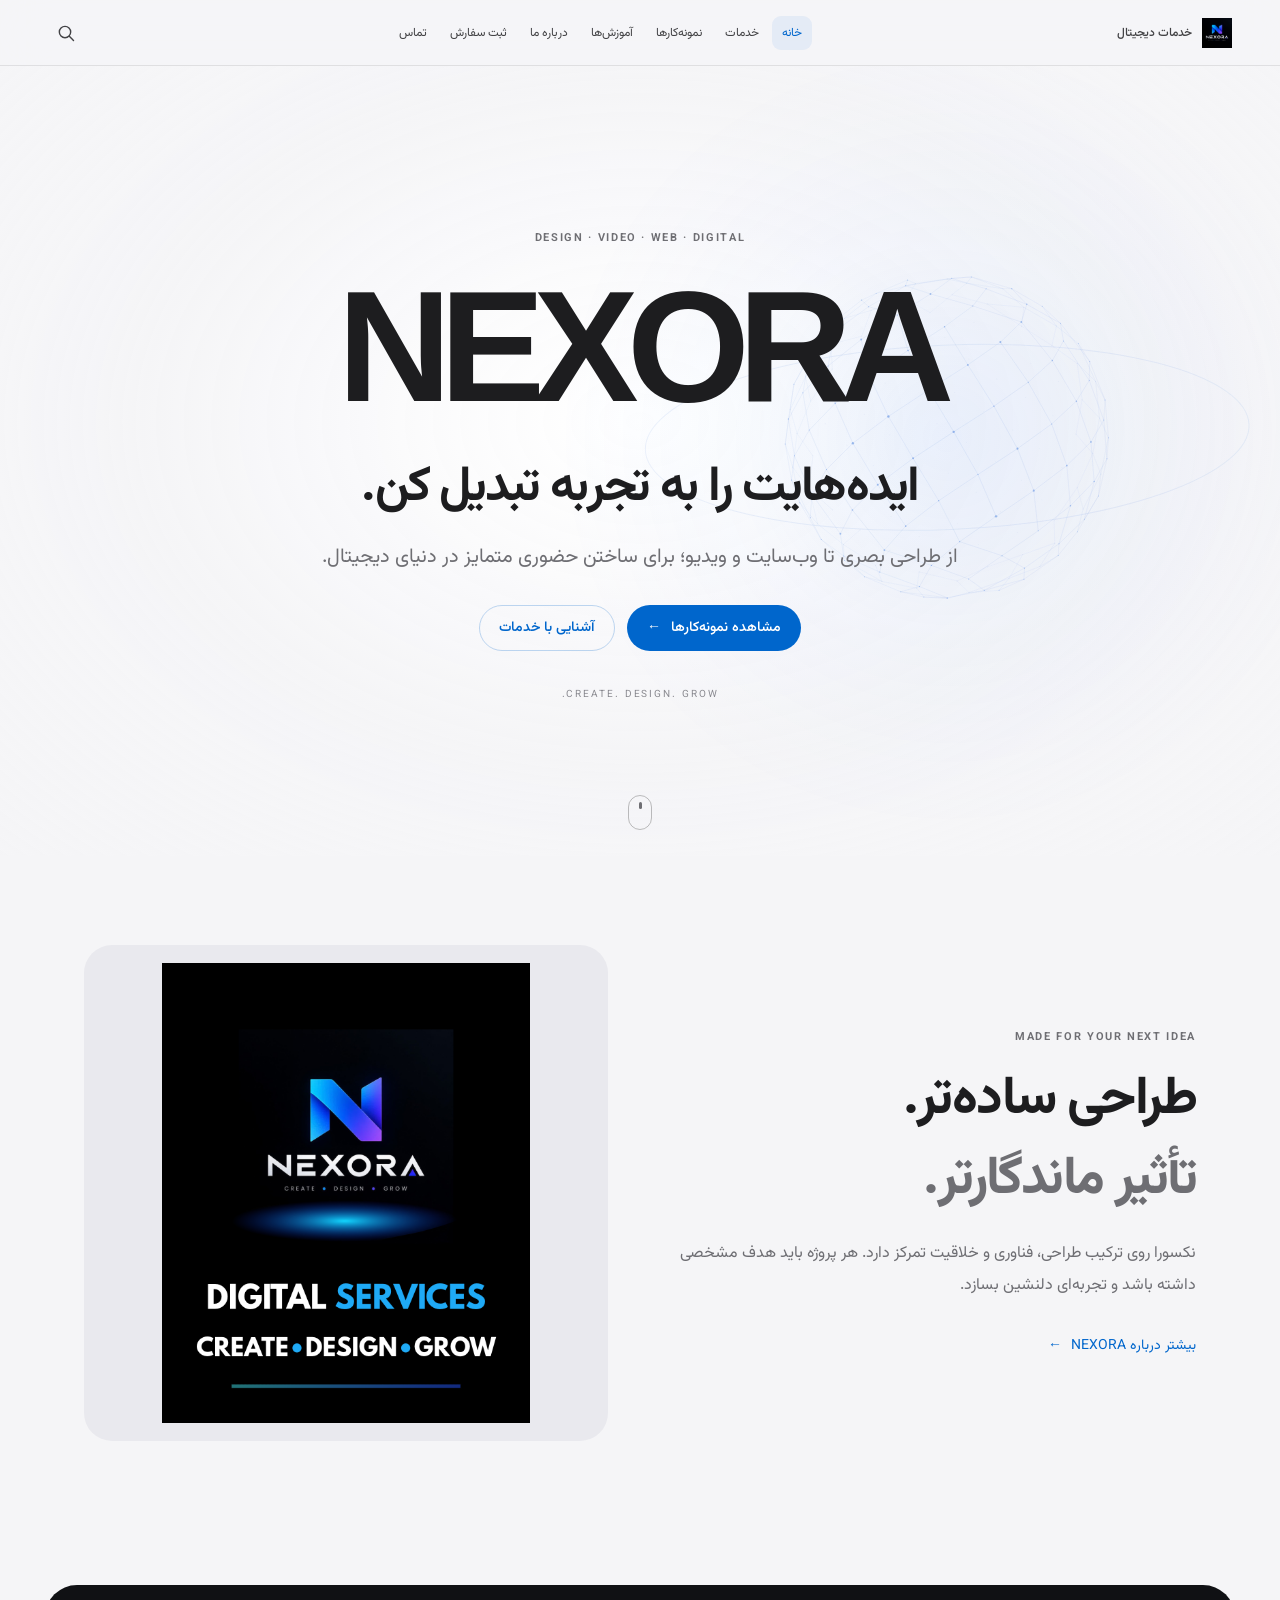
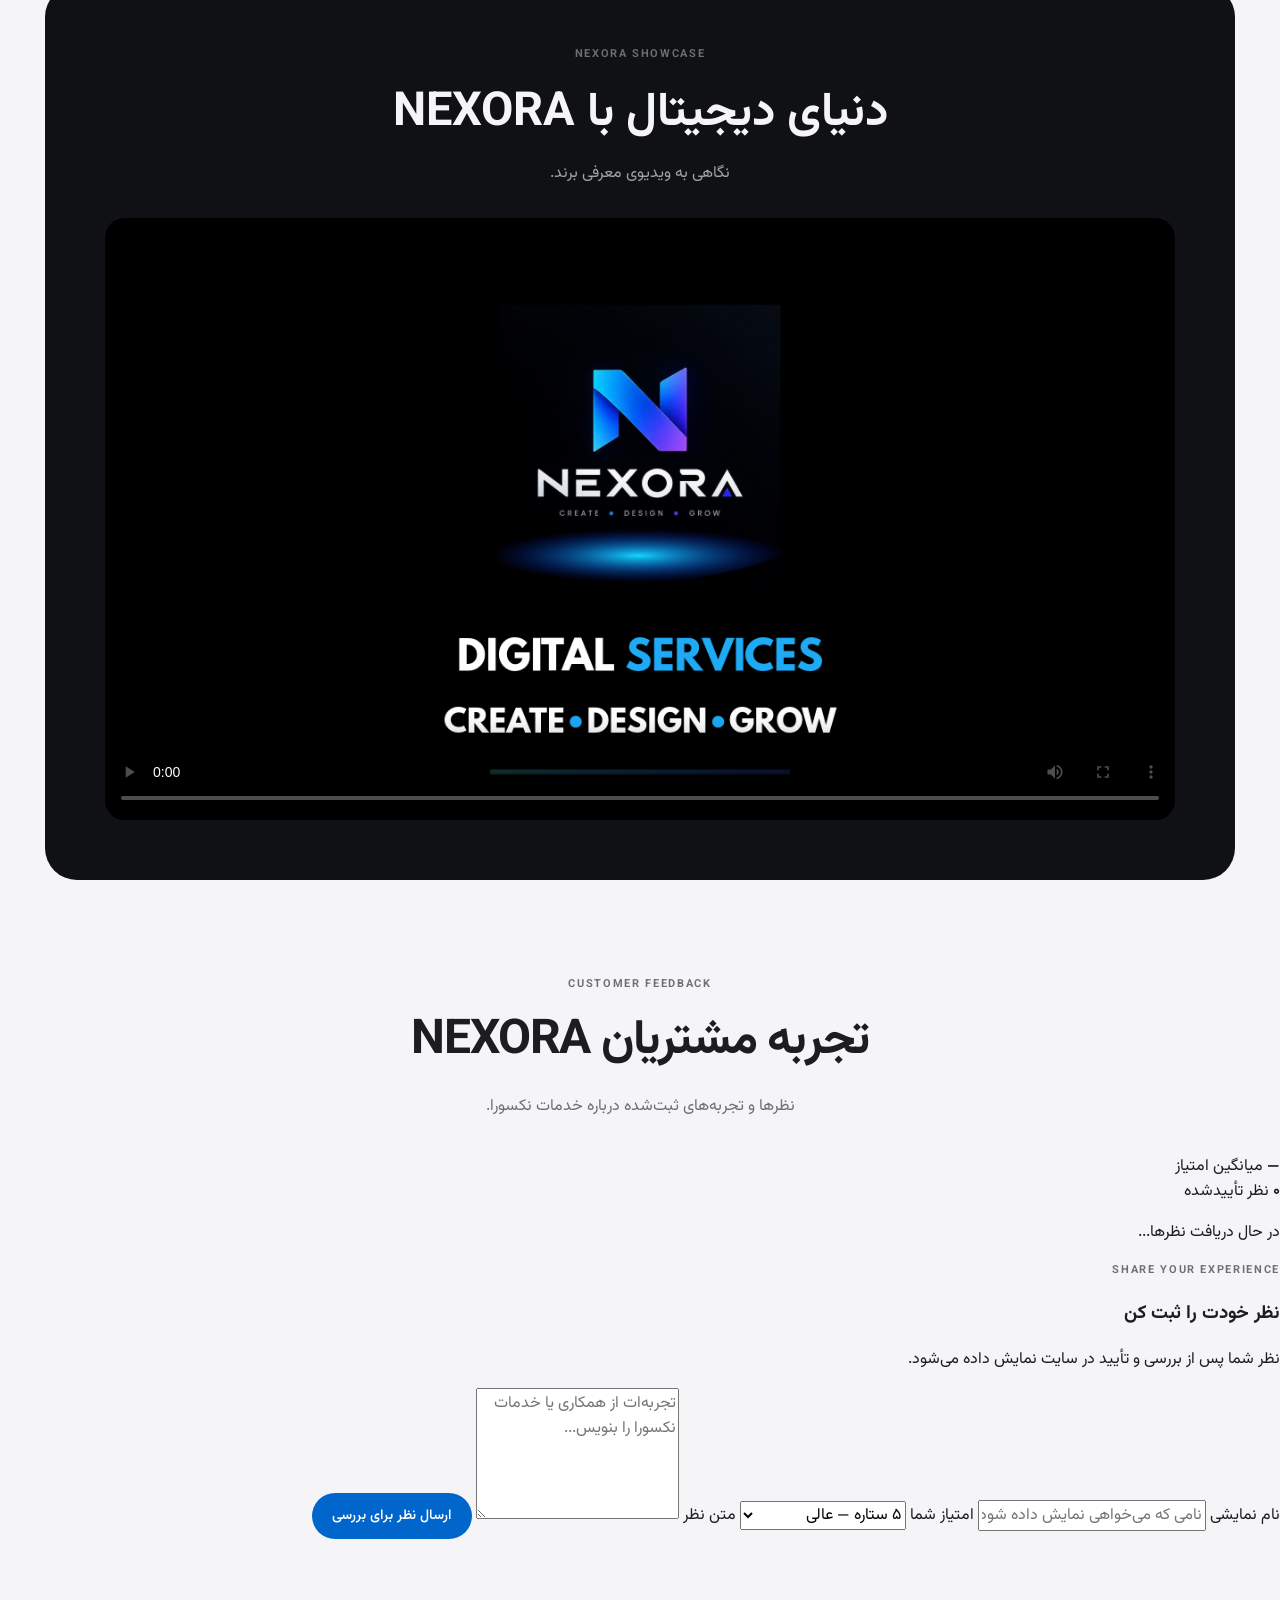
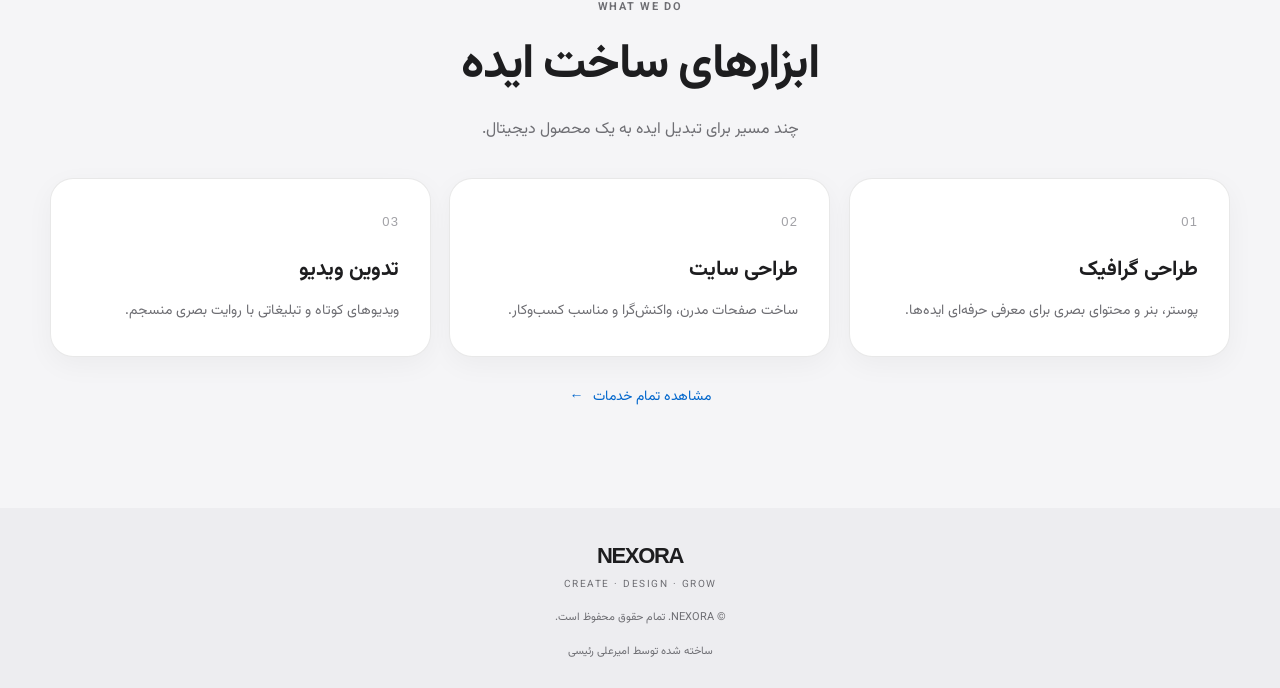
==== commit 783c2892: "Add customer reviews section to homepage" ====
--- a/index.html
+++ b/index.html
@@ -135,6 +135,65 @@
                 <source src="videos/nexora.mp4" type="video/mp4">
                 مرورگر شما از پخش ویدیو پشتیبانی نمی‌کند.
             </video>
+        </section>
+
+
+        <!-- نظرات مشتریان NEXORA -->
+        <section class="reviews-section" id="customer-reviews" aria-labelledby="reviewsTitle">
+            <div class="section-heading">
+                <p class="eyebrow">CUSTOMER FEEDBACK</p>
+                <h2 id="reviewsTitle">تجربه مشتریان NEXORA</h2>
+                <p>نظرها و تجربه‌های ثبت‌شده درباره خدمات نکسورا.</p>
+            </div>
+
+            <div class="reviews-summary" aria-live="polite">
+                <div class="review-stat">
+                    <strong id="reviewsAverage">—</strong>
+                    <span>میانگین امتیاز</span>
+                </div>
+                <div class="review-stat">
+                    <strong id="reviewsCount">۰</strong>
+                    <span>نظر تأییدشده</span>
+                </div>
+            </div>
+
+            <div class="reviews-grid" id="reviewsList" aria-live="polite">
+                <p class="reviews-message">در حال دریافت نظرها...</p>
+            </div>
+
+            <div class="reviews-form-panel">
+                <div class="reviews-form-heading">
+                    <p class="eyebrow">SHARE YOUR EXPERIENCE</p>
+                    <h3>نظر خودت را ثبت کن</h3>
+                    <p>نظر شما پس از بررسی و تأیید در سایت نمایش داده می‌شود.</p>
+                </div>
+
+                <form id="reviewForm" class="reviews-form">
+                    <label for="reviewName">نام نمایشی</label>
+                    <input id="reviewName" name="customer_name" type="text"
+                        maxlength="60" autocomplete="name" required
+                        placeholder="نامی که می‌خواهی نمایش داده شود">
+
+                    <label for="reviewRating">امتیاز شما</label>
+                    <select id="reviewRating" name="rating" required>
+                        <option value="5">۵ ستاره — عالی</option>
+                        <option value="4">۴ ستاره — خیلی خوب</option>
+                        <option value="3">۳ ستاره — خوب</option>
+                        <option value="2">۲ ستاره — متوسط</option>
+                        <option value="1">۱ ستاره — نیازمند بهبود</option>
+                    </select>
+
+                    <label for="reviewText">متن نظر</label>
+                    <textarea id="reviewText" name="review_text" rows="5"
+                        minlength="5" maxlength="1000" required
+                        placeholder="تجربه‌ات از همکاری یا خدمات نکسورا را بنویس..."></textarea>
+
+                    <button class="button-primary" id="reviewSubmit" type="submit">
+                        ارسال نظر برای بررسی
+                    </button>
+                    <p id="reviewStatus" class="form-status" role="status" aria-live="polite"></p>
+                </form>
+            </div>
         </section>
 
         <section class="home-services">
@@ -416,5 +475,6 @@
 <script src="nexora-3d-full.js" defer></script>
 
     <script src="nexora-order-api.js" defer></script>
+    <script src="nexora-reviews.js" defer></script>
 </body>
 </html>
